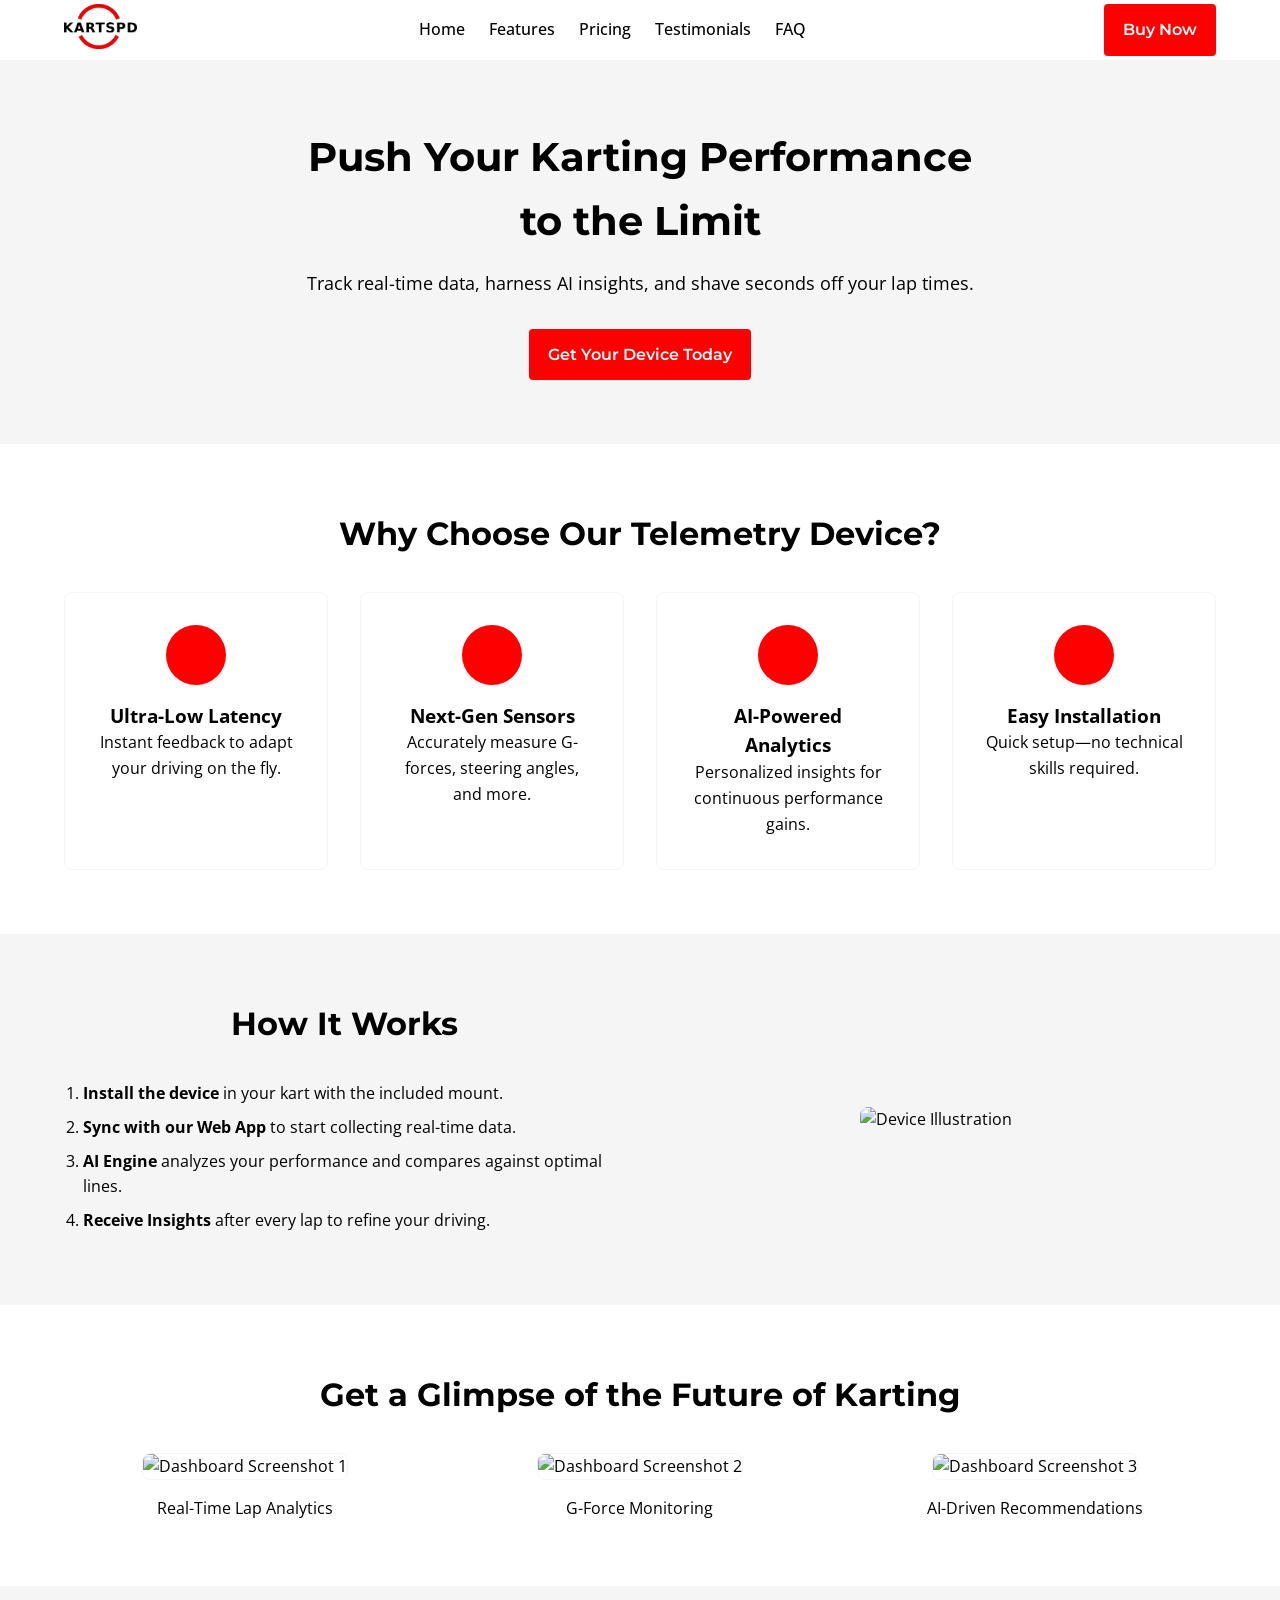
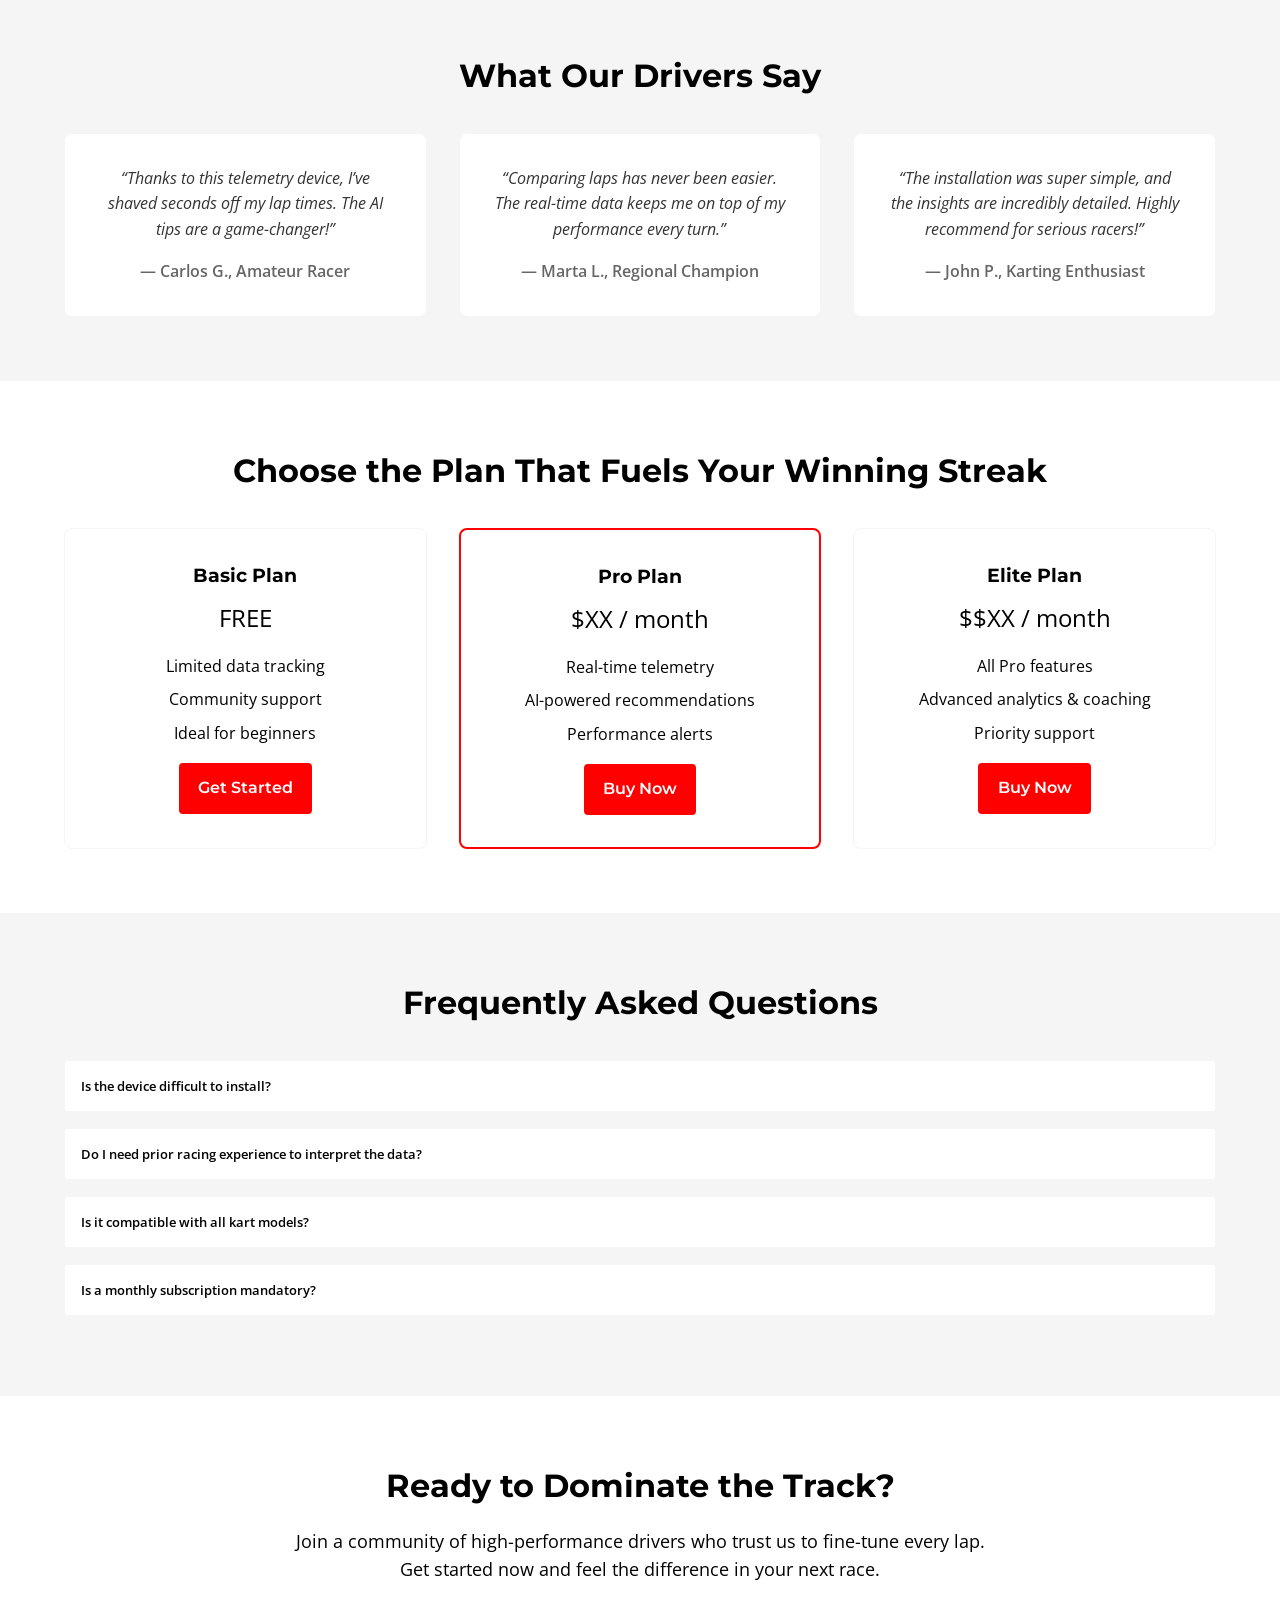
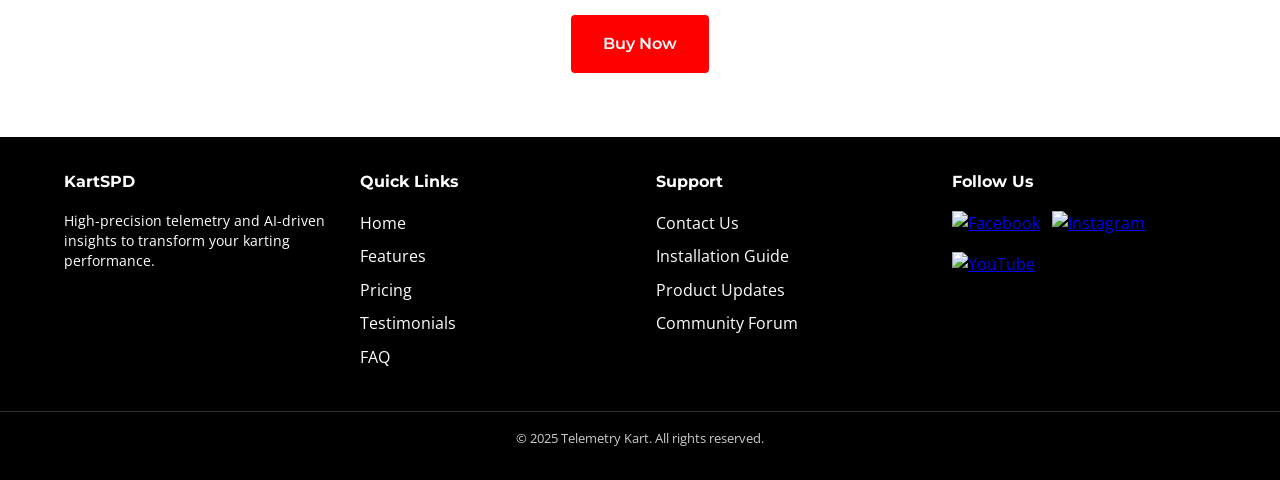
==== index.html @ 1d724cfa "nEw" ====
<!DOCTYPE html>
<html lang="en">
<head>
  <meta charset="UTF-8" />
  <meta name="viewport" content="width=device-width, initial-scale=1.0"/>
  <title>Karting Telemetry Landing Page</title>
  <!-- Link to External CSS -->
  <link rel="stylesheet" href="styles.css" />
  
  <!-- Google Fonts (optional) -->
  <link rel="preconnect" href="https://fonts.googleapis.com"/>
  <link rel="preconnect" href="https://fonts.gstatic.com" crossorigin/>
  <link 
    href="https://fonts.googleapis.com/css2?family=Montserrat:wght@600;700&family=Open+Sans:wght@400;500&display=swap" 
    rel="stylesheet"
  />
</head>
<body>

  <!-- ======== HEADER / NAVBAR ======== -->
  <header class="navbar">
    <div class="container nav-container">
      <div class="logo">
        <!-- Logo can be an image or text. Replace the src with your actual logo file. -->
        <img src="logo.jpeg" alt="Kartspd Logo" />
      </div>
      <nav>
        <ul class="nav-links">
          <li><a href="#hero">Home</a></li>
          <li><a href="#features">Features</a></li>
          <li><a href="#pricing">Pricing</a></li>
          <li><a href="#testimonials">Testimonials</a></li>
          <li><a href="#faq">FAQ</a></li>
        </ul>
      </nav><a href="#purchase" class="btn btn-accent nav-cta">Buy Now</a>
    </div>
  </header>

  <!-- ======== HERO SECTION ======== -->
  <section id="hero" class="hero">
    <div class="container hero-content">
      <h1>Push Your Karting Performance to the Limit</h1>
      <p>Track real-time data, harness AI insights, and shave seconds off your lap times.</p>
      <a href="#purchase" class="btn btn-accent">Get Your Device Today</a>
      <!-- Optional hero image or background overlay -->
    </div>
  </section>

  <!-- ======== FEATURES SECTION ======== -->
  <section id="features" class="features">
    <div class="container">
      <h2 class="section-title">Why Choose Our Telemetry Device?</h2>
      <div class="feature-grid">
        <div class="feature-card">
          <div class="icon icon-latency"></div>
          <h3>Ultra-Low Latency</h3>
          <p>Instant feedback to adapt your driving on the fly.</p>
        </div>
        <div class="feature-card">
          <div class="icon icon-sensors"></div>
          <h3>Next-Gen Sensors</h3>
          <p>Accurately measure G-forces, steering angles, and more.</p>
        </div>
        <div class="feature-card">
          <div class="icon icon-ai"></div>
          <h3>AI-Powered Analytics</h3>
          <p>Personalized insights for continuous performance gains.</p>
        </div>
        <div class="feature-card">
          <div class="icon icon-install"></div>
          <h3>Easy Installation</h3>
          <p>Quick setup—no technical skills required.</p>
        </div>
      </div>
    </div>
  </section>

  <!-- ======== HOW IT WORKS SECTION ======== -->
  <section class="how-it-works">
    <div class="container hiw-container">
      <div class="hiw-text">
        <h2 class="section-title">How It Works</h2>
        <ol>
          <li><strong>Install the device</strong> in your kart with the included mount.</li>
          <li><strong>Sync with our Web App</strong> to start collecting real-time data.</li>
          <li><strong>AI Engine</strong> analyzes your performance and compares against optimal lines.</li>
          <li><strong>Receive Insights</strong> after every lap to refine your driving.</li>
        </ol>
      </div>
      <div class="hiw-image">
        <!-- Replace with an actual graphic or illustration -->
        <img src="device-illustration.png" alt="Device Illustration" />
      </div>
    </div>
  </section>

  <!-- ======== DASHBOARD PREVIEW SECTION ======== -->
  <section class="dashboard-preview">
    <div class="container">
      <h2 class="section-title">Get a Glimpse of the Future of Karting</h2>
      <div class="preview-grid">
        <div class="preview-card">
          <img src="dashboard-1.png" alt="Dashboard Screenshot 1"/>
          <p>Real-Time Lap Analytics</p>
        </div>
        <div class="preview-card">
          <img src="dashboard-2.png" alt="Dashboard Screenshot 2"/>
          <p>G-Force Monitoring</p>
        </div>
        <div class="preview-card">
          <img src="dashboard-3.png" alt="Dashboard Screenshot 3"/>
          <p>AI-Driven Recommendations</p>
        </div>
      </div>
    </div>
  </section>

  <!-- ======== TESTIMONIALS SECTION ======== -->
  <section id="testimonials" class="testimonials">
    <div class="container">
      <h2 class="section-title">What Our Drivers Say</h2>
      <div class="testimonial-cards">
        <div class="testimonial-card">
          <p class="quote">“Thanks to this telemetry device, I’ve shaved seconds off my lap times. The AI tips are a game-changer!”</p>
          <p class="author">— Carlos G., Amateur Racer</p>
        </div>
        <div class="testimonial-card">
          <p class="quote">“Comparing laps has never been easier. The real-time data keeps me on top of my performance every turn.”</p>
          <p class="author">— Marta L., Regional Champion</p>
        </div>
        <div class="testimonial-card">
          <p class="quote">“The installation was super simple, and the insights are incredibly detailed. Highly recommend for serious racers!”</p>
          <p class="author">— John P., Karting Enthusiast</p>
        </div>
      </div>
    </div>
  </section>

  <!-- ======== PRICING SECTION ======== -->
  <section id="pricing" class="pricing">
    <div class="container">
      <h2 class="section-title">Choose the Plan That Fuels Your Winning Streak</h2>
      <div class="pricing-cards">
        <!-- Basic Plan -->
        <div class="pricing-card">
          <h3>Basic Plan</h3>
          <p class="price">FREE</p>
          <ul class="features-list">
            <li>Limited data tracking</li>
            <li>Community support</li>
            <li>Ideal for beginners</li>
          </ul>
          <a href="#purchase" class="btn btn-accent">Get Started</a>
        </div>
        <!-- Pro Plan -->
        <div class="pricing-card featured">
          <h3>Pro Plan</h3>
          <p class="price">$XX / month</p>
          <ul class="features-list">
            <li>Real-time telemetry</li>
            <li>AI-powered recommendations</li>
            <li>Performance alerts</li>
          </ul>
          <a href="#purchase" class="btn btn-accent">Buy Now</a>
        </div>
        <!-- Elite Plan -->
        <div class="pricing-card">
          <h3>Elite Plan</h3>
          <p class="price">$$XX / month</p>
          <ul class="features-list">
            <li>All Pro features</li>
            <li>Advanced analytics & coaching</li>
            <li>Priority support</li>
          </ul>
          <a href="#purchase" class="btn btn-accent">Buy Now</a>
        </div>
      </div>
    </div>
  </section>

  <!-- ======== FAQ SECTION ======== -->
  <section id="faq" class="faq">
    <div class="container">
      <h2 class="section-title">Frequently Asked Questions</h2>
      <div class="faq-item">
        <button class="faq-question">Is the device difficult to install?</button>
        <div class="faq-answer">
          <p>No, installation is straightforward and requires minimal tools.</p>
        </div>
      </div>
      <div class="faq-item">
        <button class="faq-question">Do I need prior racing experience to interpret the data?</button>
        <div class="faq-answer">
          <p>Not at all. Our AI translates complex data into clear, actionable insights for all skill levels.</p>
        </div>
      </div>
      <div class="faq-item">
        <button class="faq-question">Is it compatible with all kart models?</button>
        <div class="faq-answer">
          <p>Yes, it works with most chassis and engines. Feel free to contact us for more specifics.</p>
        </div>
      </div>
      <div class="faq-item">
        <button class="faq-question">Is a monthly subscription mandatory?</button>
        <div class="faq-answer">
          <p>We offer both free and paid plans so you can choose what’s right for your needs.</p>
        </div>
      </div>
    </div>
  </section>

  <!-- ======== FINAL CALL TO ACTION ======== -->
  <section id="purchase" class="final-cta">
    <div class="container cta-content">
      <h2>Ready to Dominate the Track?</h2>
      <p>Join a community of high-performance drivers who trust us to fine-tune every lap. Get started now and feel the difference in your next race.</p>
      <a href="#" class="btn btn-accent btn-large">Buy Now</a>
    </div>
  </section>

  <!-- ======== FOOTER ======== -->
  <footer class="footer">
    <div class="container footer-container">
      <div class="footer-col">
        <!-- Optionally, use a darker logo if needed -->
        <!-- img src="logo.jpeg" alt="Product Logo" / -->
		<h4>KartSPD</h4>
        <p class="footer-description">
          High-precision telemetry and AI-driven insights to transform your karting performance.
        </p>
      </div>
      <div class="footer-col">
        <h4>Quick Links</h4>
        <ul class="footer-links">
          <li><a href="#hero">Home</a></li>
          <li><a href="#features">Features</a></li>
          <li><a href="#pricing">Pricing</a></li>
          <li><a href="#testimonials">Testimonials</a></li>
          <li><a href="#faq">FAQ</a></li>
        </ul>
      </div>
      <div class="footer-col">
        <h4>Support</h4>
        <ul class="footer-links">
          <li><a href="#">Contact Us</a></li>
          <li><a href="#">Installation Guide</a></li>
          <li><a href="#">Product Updates</a></li>
          <li><a href="#">Community Forum</a></li>
        </ul>
      </div>
      <div class="footer-col">
        <h4>Follow Us</h4>
        <div class="social-icons">
          <a href="#"><img src="icon-facebook.svg" alt="Facebook"/></a>
          <a href="#"><img src="icon-instagram.svg" alt="Instagram"/></a>
          <a href="#"><img src="icon-youtube.svg" alt="YouTube"/></a>
        </div>
      </div>
    </div>
    <div class="footer-bottom">
      <p>© 2025 Telemetry Kart. All rights reserved.</p>
    </div>
  </footer>

</body>


<script>
  const faqItems = document.querySelectorAll(".faq-item");

  faqItems.forEach(item => {
    const questionBtn = item.querySelector(".faq-question");
    questionBtn.addEventListener("click", () => {
      item.classList.toggle("active");
    });
  });
</script>

</html>
---- styles.css ----
/* ===============================
   FONT & COLOR VARIABLES
=============================== */
:root {
  --primary-bg: #ffffff;      /* Main background color */
  --accent-color: #ff0000;    /* Red accent color */
  --black-color: #000000;     /* Black text color */
  --light-gray: #f5f5f5;      /* Light gray background */
  --heading-font: 'Montserrat', sans-serif;
  --body-font: 'Open Sans', sans-serif;
}

/* ===============================
   GLOBAL STYLES
=============================== */
* {
  margin: 0;
  padding: 0;
  box-sizing: border-box;
}

body {
  font-family: var(--body-font);
  background-color: var(--primary-bg);
  color: var(--black-color);
  line-height: 1.6;
}

/* Utility Classes */
.container {
  width: 90%;
  max-width: 1200px;
  margin: 0 auto;
}

/* Buttons */
.btn {
  display: inline-block;
  padding: 0.8rem 1.2rem;
  border: none;
  cursor: pointer;
  border-radius: 4px;
  font-family: var(--heading-font);
  font-weight: 600;
  text-decoration: none;
  text-align: center;
  transition: background-color 0.3s ease;
}

.btn-accent {
  background-color: var(--accent-color);
  color: #fff;
}

.btn-accent:hover {
  background-color: #cc0000; /* Darken accent on hover */
}

.btn-large {
  padding: 1rem 2rem;
}

/* ===============================
   NAVBAR
=============================== */
.navbar {
  background-color: var(--primary-bg);
  border-bottom: 1px solid var(--light-gray);
  position: sticky;
  top: 0;
  z-index: 999;
}

.nav-container {
  display: flex;
  align-items: center;
  justify-content: space-between;
  height: 60px;
}

.logo img {
  height: 45px;
}

.nav-links {
  list-style: none;
  display: flex;
  gap: 1.5rem;
}

.nav-links li a {
  text-decoration: none;
  color: var(--black-color);
  font-weight: 500;
  font-family: var(--body-font);
}

.nav-links li a:hover {
  color: var(--accent-color);
}

.nav-cta {
  margin-left: 1rem;
}

/* ===============================
   HERO SECTION
=============================== */
.hero {
  background: var(--light-gray);
  padding: 4rem 0;
  text-align: center;
}

.hero-content {
  max-width: 700px;
  margin: 0 auto;
}

.hero h1 {
  font-family: var(--heading-font);
  font-size: 2.5rem;
  margin-bottom: 1rem;
}

.hero p {
  font-size: 1.1rem;
  margin-bottom: 2rem;
}

/* ===============================
   FEATURES SECTION
=============================== */
.features {
  padding: 4rem 0;
}

.section-title {
  text-align: center;
  font-family: var(--heading-font);
  font-size: 2rem;
  margin-bottom: 2rem;
}

.feature-grid {
  display: grid;
  grid-template-columns: repeat(auto-fit, minmax(220px, 1fr));
  gap: 2rem;
}

.feature-card {
  background-color: #fff;
  border: 1px solid var(--light-gray);
  padding: 2rem;
  border-radius: 8px;
  text-align: center;
  transition: box-shadow 0.3s ease;
}

.feature-card:hover {
  box-shadow: 0 2px 8px rgba(0,0,0,0.1);
}

.feature-card .icon {
  width: 60px;
  height: 60px;
  margin: 0 auto 1rem;
  background-color: var(--accent-color);
  border-radius: 50%;
}

/* Placeholder icon variations (optional) */
.icon-latency { background-color: var(--accent-color); }
.icon-sensors { background-color: var(--accent-color); }
.icon-ai { background-color: var(--accent-color); }
.icon-install { background-color: var(--accent-color); }

/* ===============================
   HOW IT WORKS
=============================== */
.how-it-works {
  background: var(--light-gray);
  padding: 4rem 0;
}

.hiw-container {
  display: flex;
  flex-wrap: wrap;
  align-items: center;
  gap: 2rem;
}

.hiw-text {
  flex: 1;
  min-width: 280px;
}

.hiw-text ol {
  margin-top: 1rem;
  margin-left: 1.2rem;
  list-style: decimal;
}

.hiw-text li {
  margin-bottom: 0.5rem;
}

.hiw-image {
  flex: 1;
  text-align: center;
  min-width: 280px;
}

.hiw-image img {
  max-width: 100%;
  border-radius: 8px;
}

/* ===============================
   DASHBOARD PREVIEW
=============================== */
.dashboard-preview {
  padding: 4rem 0;
}

.preview-grid {
  display: grid;
  gap: 2rem;
  grid-template-columns: repeat(auto-fit, minmax(250px, 1fr));
  margin-top: 2rem;
}

.preview-card {
  text-align: center;
}

.preview-card img {
  width: 100%;
  border: 1px solid var(--light-gray);
  border-radius: 8px;
  margin-bottom: 1rem;
}

/* ===============================
   TESTIMONIALS
=============================== */
.testimonials {
  background-color: var(--light-gray);
  padding: 4rem 0;
}

.testimonial-cards {
  display: grid;
  gap: 2rem;
  grid-template-columns: repeat(auto-fit, minmax(260px, 1fr));
  margin-top: 2rem;
}

.testimonial-card {
  background-color: #fff;
  border: 1px solid var(--light-gray);
  padding: 2rem;
  border-radius: 8px;
  text-align: center;
}

.quote {
  font-style: italic;
  margin-bottom: 1rem;
  color: #333;
}

.author {
  font-weight: 600;
  color: #666;
}

/* ===============================
   PRICING
=============================== */
.pricing {
  padding: 4rem 0;
}

.pricing-cards {
  display: grid;
  gap: 2rem;
  grid-template-columns: repeat(auto-fit, minmax(220px, 1fr));
  margin-top: 2rem;
}

.pricing-card {
  border: 1px solid var(--light-gray);
  background-color: #fff;
  padding: 2rem;
  border-radius: 8px;
  text-align: center;
  transition: box-shadow 0.3s;
}

.pricing-card:hover {
  box-shadow: 0 2px 8px rgba(0,0,0,0.1);
}

.pricing-card h3 {
  font-family: var(--heading-font);
  margin-bottom: 0.5rem;
}

.pricing-card .price {
  font-size: 1.5rem;
  margin-bottom: 1rem;
}

.features-list {
  list-style: none;
  margin: 1rem 0;
  padding: 0;
}

.features-list li {
  margin-bottom: 0.5rem;
}

.featured {
  border: 2px solid var(--accent-color);
}

/* ===============================
   FAQ
=============================== */
.faq {
  background-color: var(--light-gray);
  padding: 4rem 0;
}

.faq-item {
  margin-bottom: 1rem;
  border: 1px solid var(--light-gray);
  border-radius: 4px;
  overflow: hidden;
}

.faq-question {
  background-color: #fff;
  width: 100%;
  padding: 1rem;
  text-align: left;
  font-weight: 600;
  cursor: pointer;
  border: none;
  font-family: var(--body-font);
}

.faq-answer {
  display: none;
  padding: 1rem;
  background-color: #fff;
  border-top: 1px solid var(--light-gray);
}

.faq-item.active .faq-answer {
  display: block;
}

/* Simple FAQ accordion behavior (optional pure CSS approach) */
/* For a pure CSS approach, you could use the :target or a checkbox hack. 
   However, a small JS snippet is often easier for toggling. */

/* ===============================
   FINAL CTA
=============================== */
.final-cta {
  padding: 4rem 0;
  text-align: center;
}

.cta-content {
  max-width: 700px;
  margin: 0 auto;
}

.final-cta h2 {
  font-family: var(--heading-font);
  font-size: 2rem;
  margin-bottom: 1rem;
}

.final-cta p {
  font-size: 1.1rem;
  margin-bottom: 2rem;
}

/* ===============================
   FOOTER
=============================== */
.footer {
  background-color: var(--black-color);
  color: #fff;
  padding: 2rem 0;
}

.footer-container {
  display: grid;
  grid-template-columns: repeat(auto-fit, minmax(220px, 1fr));
  gap: 2rem;
}

.footer-col h4 {
  margin-bottom: 1rem;
  font-family: var(--heading-font);
}

.footer-col img {
  height: 40px;
  margin-bottom: 1rem;
}

.footer-description {
  font-size: 0.9rem;
  line-height: 1.4;
}

.footer-links {
  list-style: none;
  padding: 0;
}

.footer-links li {
  margin-bottom: 0.5rem;
}

.footer-links li a {
  text-decoration: none;
  color: #fff;
  transition: color 0.2s;
}

.footer-links li a:hover {
  color: var(--accent-color);
}

.social-icons a img {
  height: 24px;
  margin-right: 8px;
  transition: opacity 0.2s;
}

.social-icons a img:hover {
  opacity: 0.7;
}

.footer-bottom {
  text-align: center;
  margin-top: 2rem;
  border-top: 1px solid rgba(255,255,255,0.2);
  padding-top: 1rem;
  font-size: 0.8rem;
  color: #ccc;
}
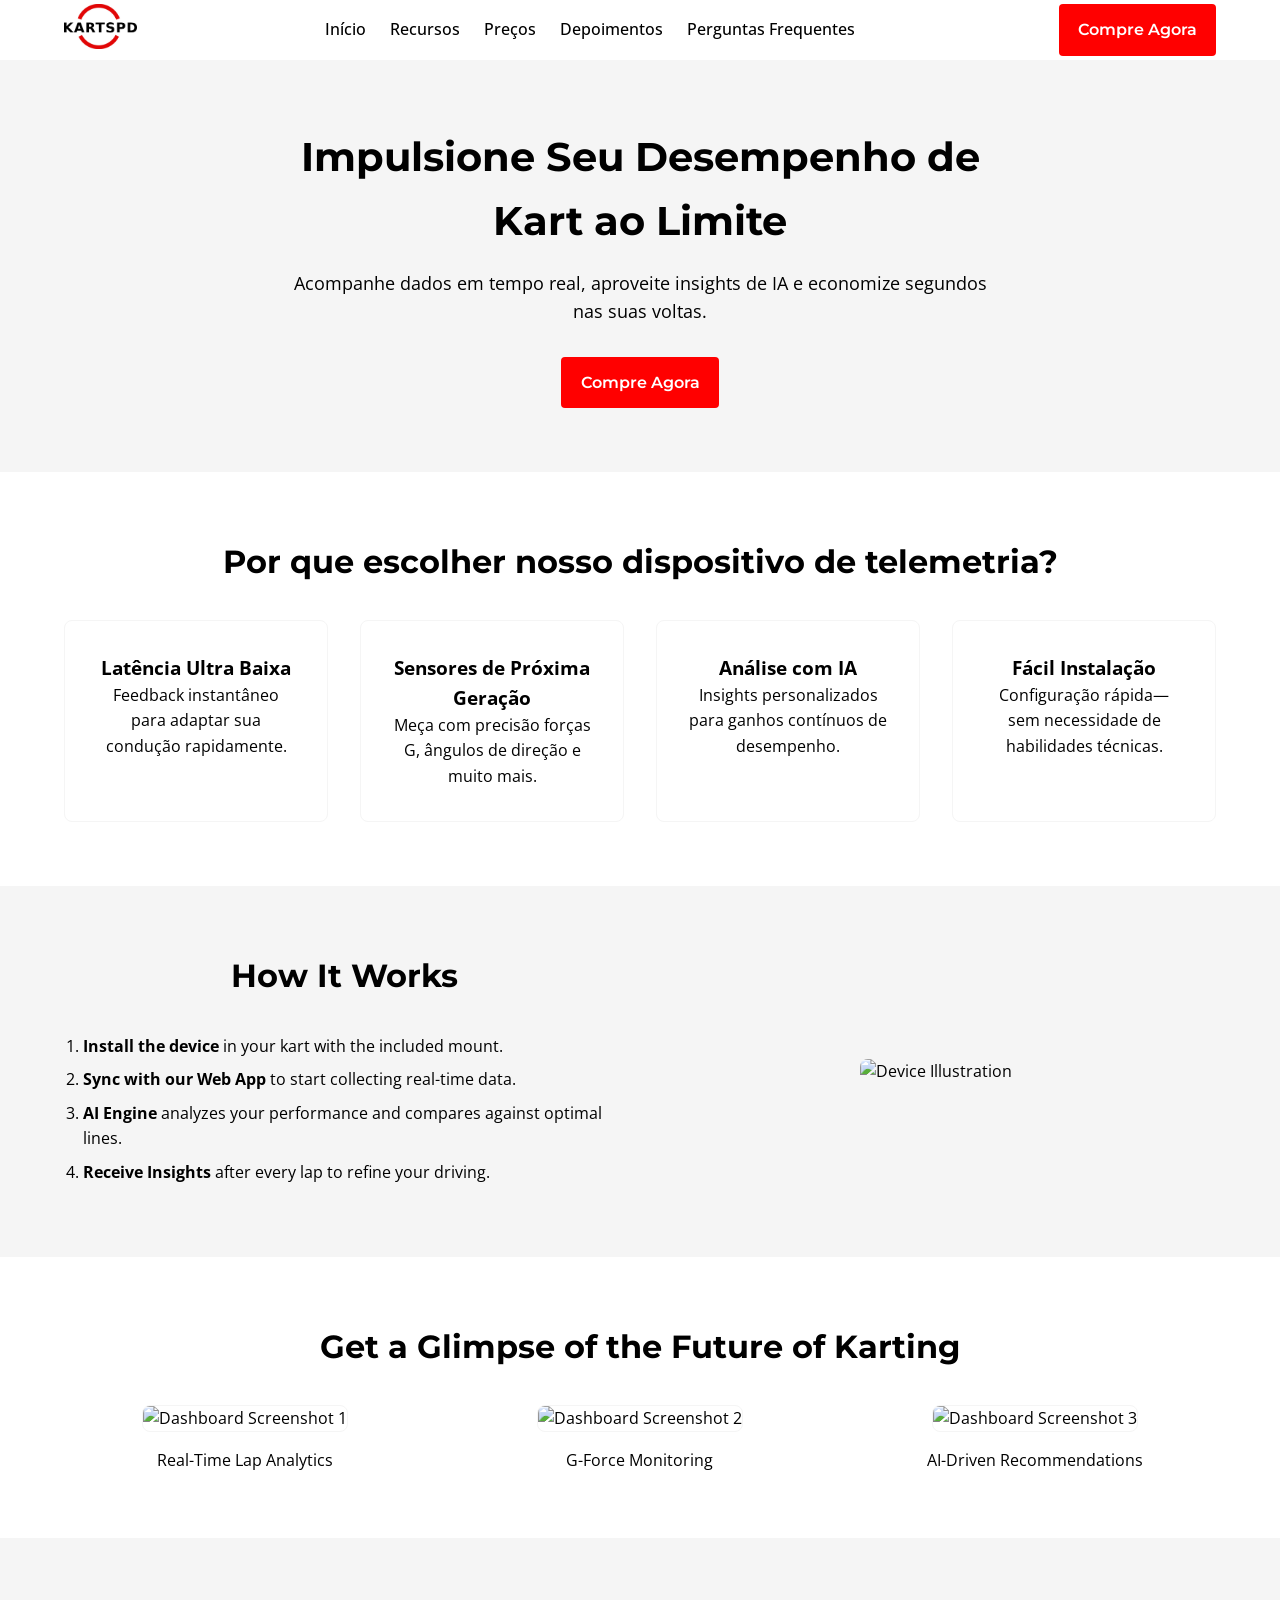
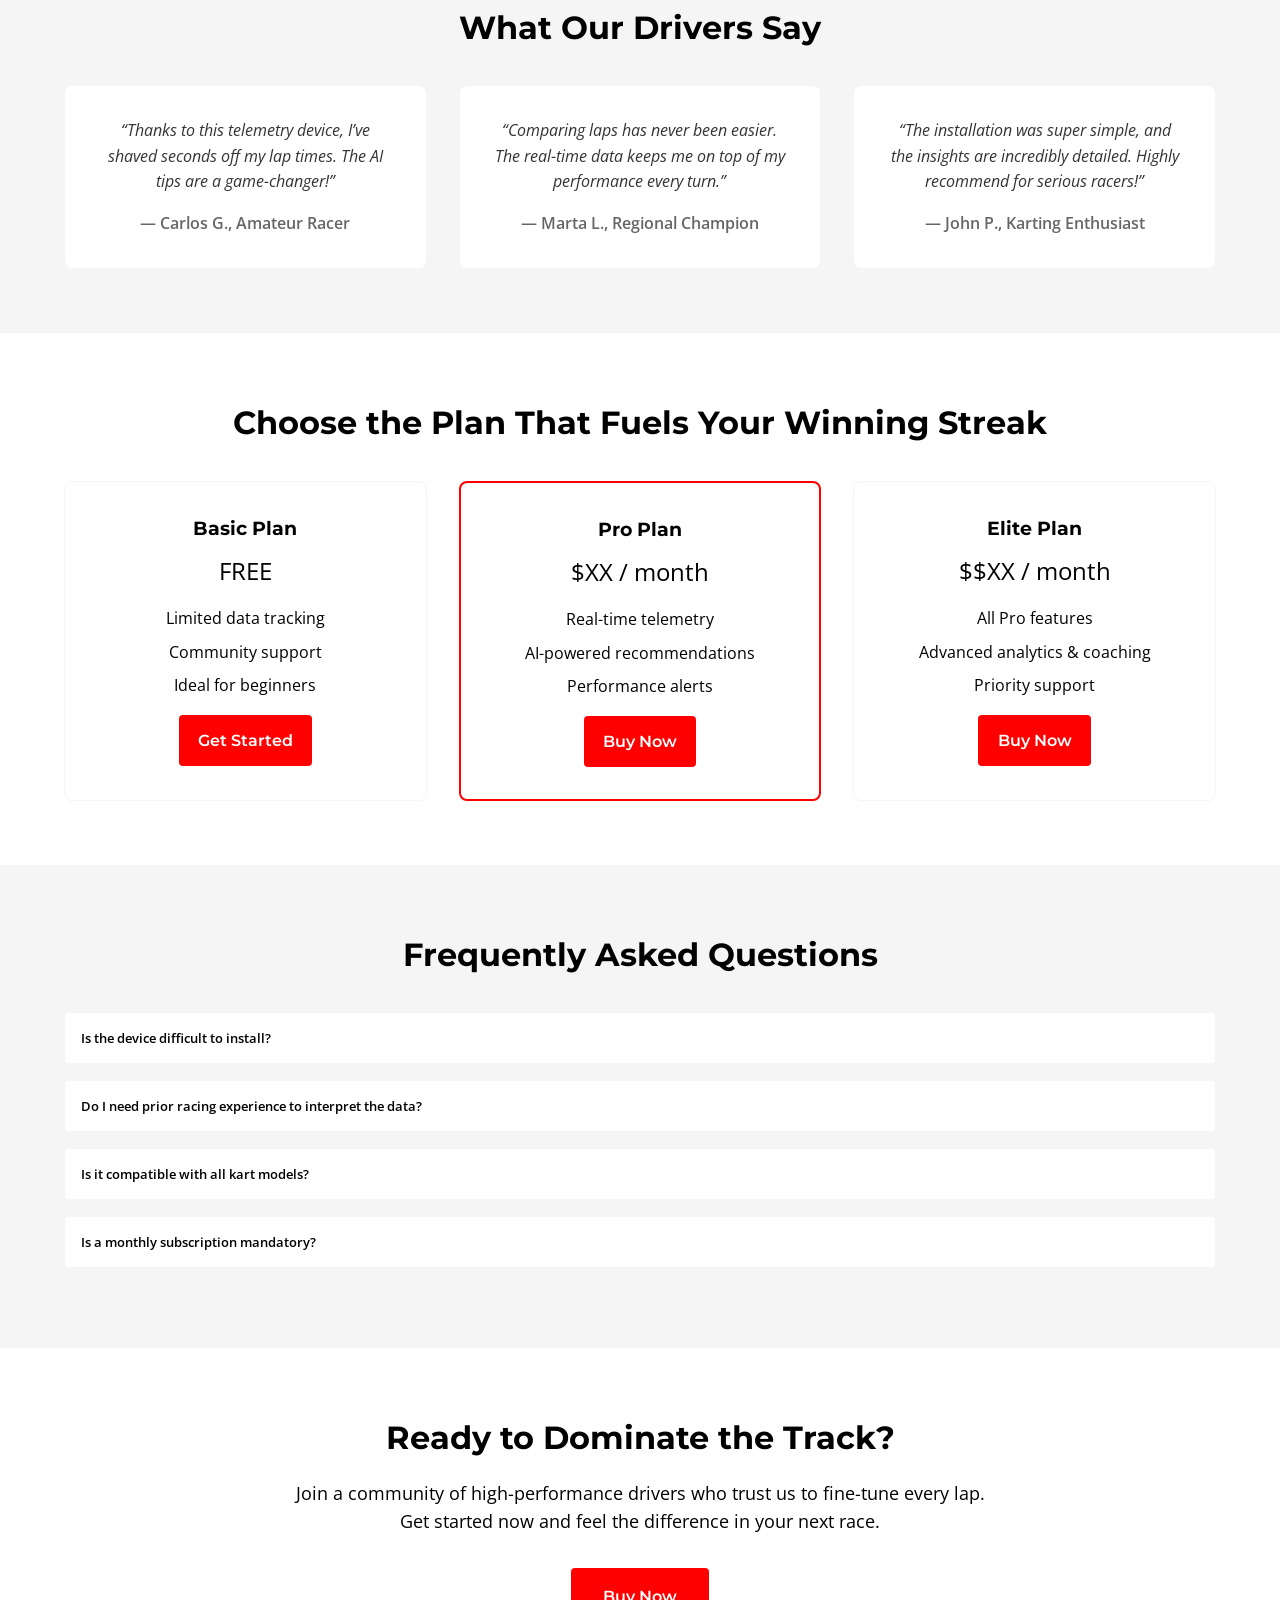
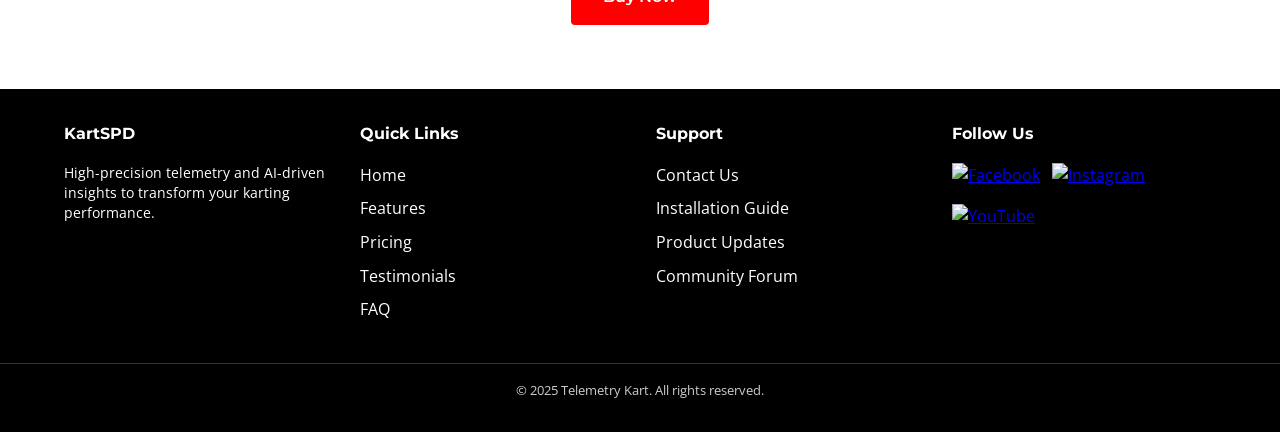
==== commit eee5e20b: "Adicionado o script de mudança de lingua." ====
--- a/index.html
+++ b/index.html
@@ -21,55 +21,50 @@
   <header class="navbar">
     <div class="container nav-container">
       <div class="logo">
-        <!-- Logo can be an image or text. Replace the src with your actual logo file. -->
         <img src="logo.jpeg" alt="Kartspd Logo" />
       </div>
       <nav>
         <ul class="nav-links">
-          <li><a href="#hero">Home</a></li>
-          <li><a href="#features">Features</a></li>
-          <li><a href="#pricing">Pricing</a></li>
-          <li><a href="#testimonials">Testimonials</a></li>
-          <li><a href="#faq">FAQ</a></li>
+          <li><a href="#hero" data-translate="navHome">Home</a></li>
+          <li><a href="#features" data-translate="navFeatures">Features</a></li>
+          <li><a href="#pricing" data-translate="navPricing">Pricing</a></li>
+          <li><a href="#testimonials" data-translate="navTestimonials">Testimonials</a></li>
+          <li><a href="#faq" data-translate="navFaq">FAQ</a></li>
         </ul>
-      </nav><a href="#purchase" class="btn btn-accent nav-cta">Buy Now</a>
+      </nav>
+      <a href="#purchase" class="btn btn-accent nav-cta" data-translate="heroButton">Buy Now</a>
     </div>
   </header>
 
   <!-- ======== HERO SECTION ======== -->
   <section id="hero" class="hero">
     <div class="container hero-content">
-      <h1>Push Your Karting Performance to the Limit</h1>
-      <p>Track real-time data, harness AI insights, and shave seconds off your lap times.</p>
-      <a href="#purchase" class="btn btn-accent">Get Your Device Today</a>
-      <!-- Optional hero image or background overlay -->
-    </div>
-  </section>
-
-  <!-- ======== FEATURES SECTION ======== -->
+      <h1 data-translate="heroTitle">Push Your Karting Performance to the Limit</h1>
+      <p data-translate="heroSubtitle">Track real-time data, harness AI insights, and shave seconds off your lap times.</p>
+      <a href="#purchase" class="btn btn-accent" data-translate="heroButton">Get Your Device Today</a>
+    </div>
+  </section>
+  
+ <!-- ======== FEATURES SECTION ======== -->
   <section id="features" class="features">
     <div class="container">
-      <h2 class="section-title">Why Choose Our Telemetry Device?</h2>
+      <h2 class="section-title" data-translate="featuresTitle">Why Choose Our Telemetry Device?</h2>
       <div class="feature-grid">
         <div class="feature-card">
-          <div class="icon icon-latency"></div>
-          <h3>Ultra-Low Latency</h3>
-          <p>Instant feedback to adapt your driving on the fly.</p>
+          <h3 data-translate="feature1Title">Ultra-Low Latency</h3>
+          <p data-translate="feature1Desc">Instant feedback to adapt your driving on the fly.</p>
         </div>
         <div class="feature-card">
-          <div class="icon icon-sensors"></div>
-          <h3>Next-Gen Sensors</h3>
-          <p>Accurately measure G-forces, steering angles, and more.</p>
+          <h3 data-translate="feature2Title">Next-Gen Sensors</h3>
+          <p data-translate="feature2Desc">Accurately measure G-forces, steering angles, and more.</p>
         </div>
         <div class="feature-card">
-          <div class="icon icon-ai"></div>
-          <h3>AI-Powered Analytics</h3>
-          <p>Personalized insights for continuous performance gains.</p>
+          <h3 data-translate="feature3Title">AI-Powered Analytics</h3>
+          <p data-translate="feature3Desc">Personalized insights for continuous performance gains.</p>
         </div>
         <div class="feature-card">
-          <div class="icon icon-install"></div>
-          <h3>Easy Installation</h3>
-          <p>Quick setup—no technical skills required.</p>
+          <h3 data-translate="feature4Title">Easy Installation</h3>
+          <p data-translate="feature4Desc">Quick setup—no technical skills required.</p>
         </div>
       </div>
     </div>
@@ -276,4 +271,77 @@
   });
 </script>
 
+<!-- ======== SCRIPT ======== -->
+  <script>
+    const translations = {
+      en: {
+        navHome: "Home",
+        navFeatures: "Features",
+        navPricing: "Pricing",
+        navTestimonials: "Testimonials",
+        navFaq: "FAQ",
+        heroTitle: "Push Your Karting Performance to the Limit",
+        heroSubtitle: "Track real-time data, harness AI insights, and shave seconds off your lap times.",
+        heroButton: "Get Your Device Today",
+        featuresTitle: "Why Choose Our Telemetry Device?",
+        feature1Title: "Ultra-Low Latency",
+        feature1Desc: "Instant feedback to adapt your driving on the fly.",
+        feature2Title: "Next-Gen Sensors",
+        feature2Desc: "Accurately measure G-forces, steering angles, and more.",
+        feature3Title: "AI-Powered Analytics",
+        feature3Desc: "Personalized insights for continuous performance gains.",
+        feature4Title: "Easy Installation",
+        feature4Desc: "Quick setup—no technical skills required."
+      },
+      pt: {
+        navHome: "Início",
+        navFeatures: "Recursos",
+        navPricing: "Preços",
+        navTestimonials: "Depoimentos",
+        navFaq: "Perguntas Frequentes",
+        heroTitle: "Impulsione Seu Desempenho de Kart ao Limite",
+        heroSubtitle: "Acompanhe dados em tempo real, aproveite insights de IA e economize segundos nas suas voltas.",
+        heroButton: "Compre Agora",
+        featuresTitle: "Por que escolher nosso dispositivo de telemetria?",
+        feature1Title: "Latência Ultra Baixa",
+        feature1Desc: "Feedback instantâneo para adaptar sua condução rapidamente.",
+        feature2Title: "Sensores de Próxima Geração",
+        feature2Desc: "Meça com precisão forças G, ângulos de direção e muito mais.",
+        feature3Title: "Análise com IA",
+        feature3Desc: "Insights personalizados para ganhos contínuos de desempenho.",
+        feature4Title: "Fácil Instalação",
+        feature4Desc: "Configuração rápida—sem necessidade de habilidades técnicas."
+      }
+    };
+
+    function setLanguage(lang) {
+      document.querySelectorAll("[data-translate]").forEach(element => {
+        const key = element.dataset.translate;
+        if (translations[lang] && translations[lang][key]) {
+          element.textContent = translations[lang][key];
+        }
+      });
+    }
+
+    // Default language
+    setLanguage("pt");
+
+    // Language switcher
+    const langSwitchButton = document.createElement("button");
+    langSwitchButton.id = "lang-switch";
+    langSwitchButton.classList.add("btn", "btn-accent");
+    langSwitchButton.style.position = "fixed";
+    langSwitchButton.style.top = "10px";
+    langSwitchButton.style.right = "10px";
+    langSwitchButton.textContent = "Switch Language";
+    document.body.appendChild(langSwitchButton);
+
+    document.getElementById("lang-switch").addEventListener("click", () => {
+      const currentLang = document.body.getAttribute("data-lang") || "en";
+      const newLang = currentLang === "en" ? "pt" : "en";
+      document.body.setAttribute("data-lang", newLang);
+      setLanguage(newLang);
+    });
+  </script>
+
 </html>
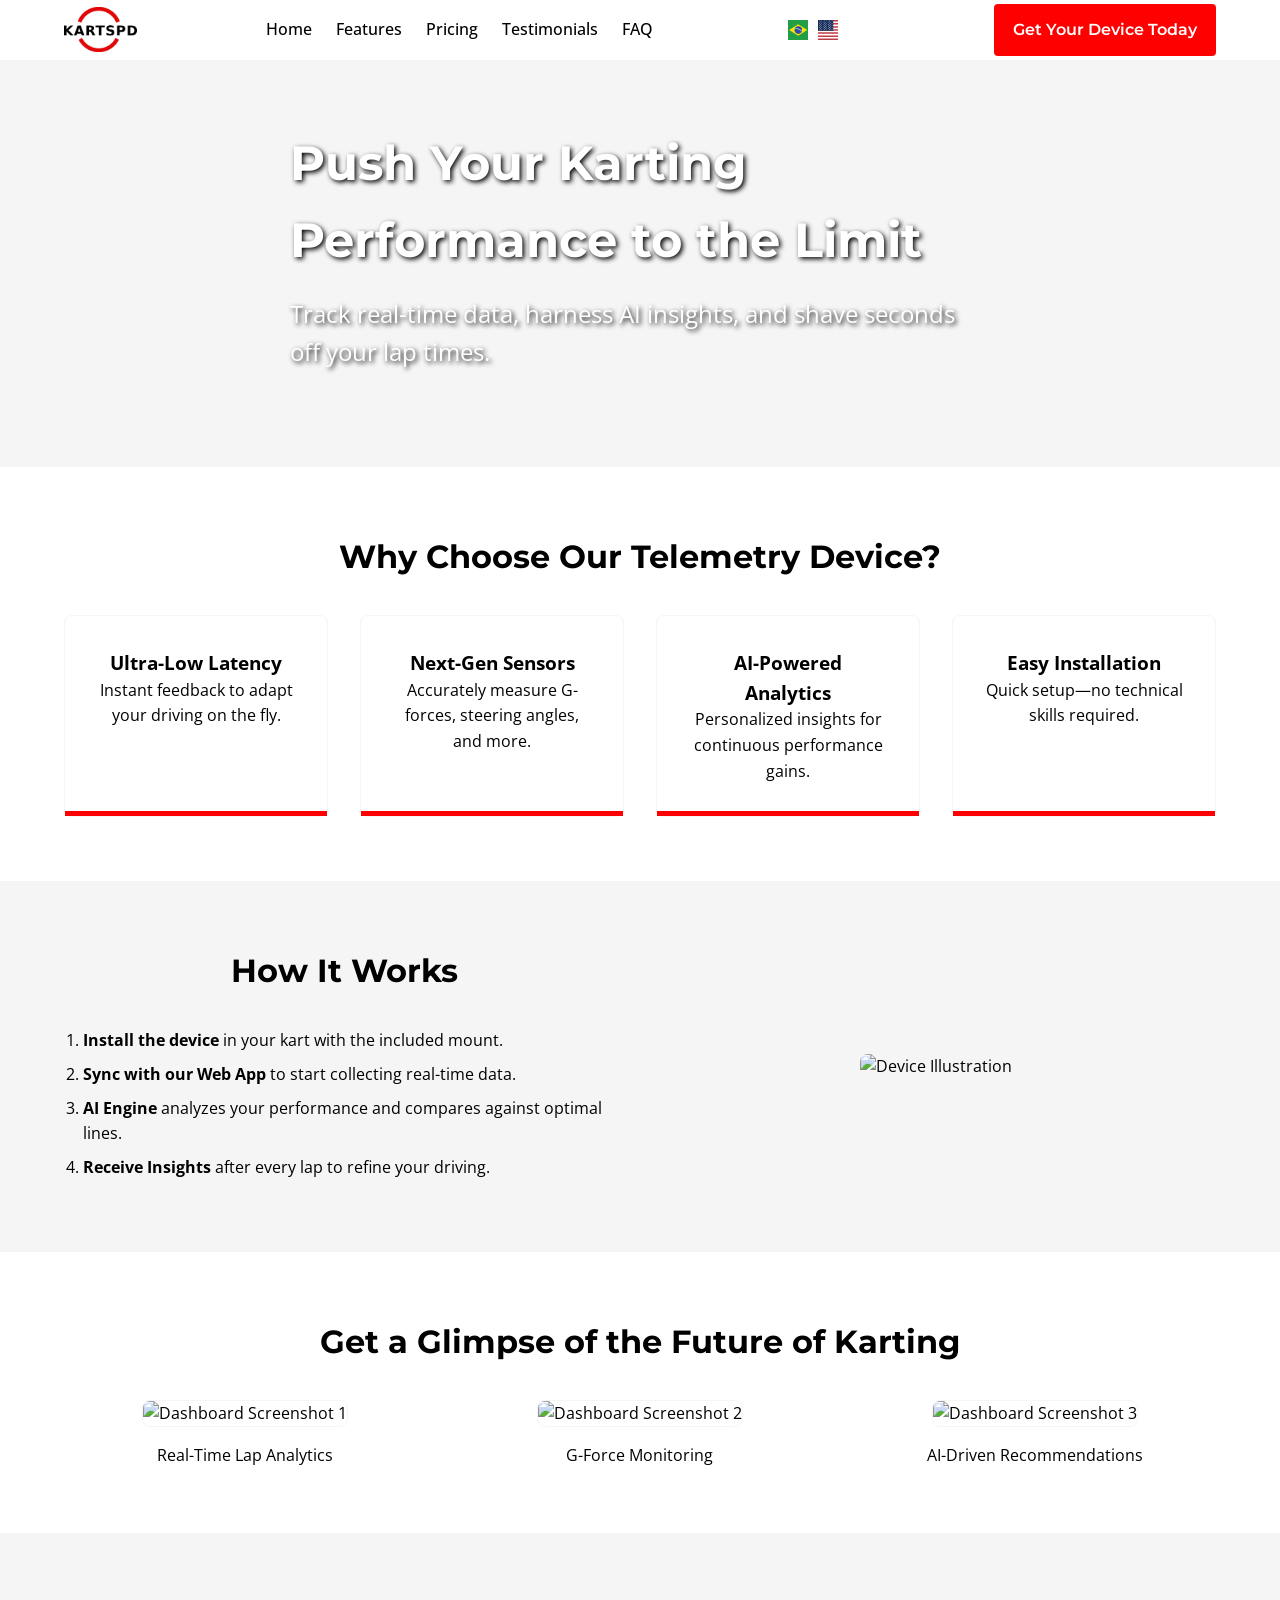
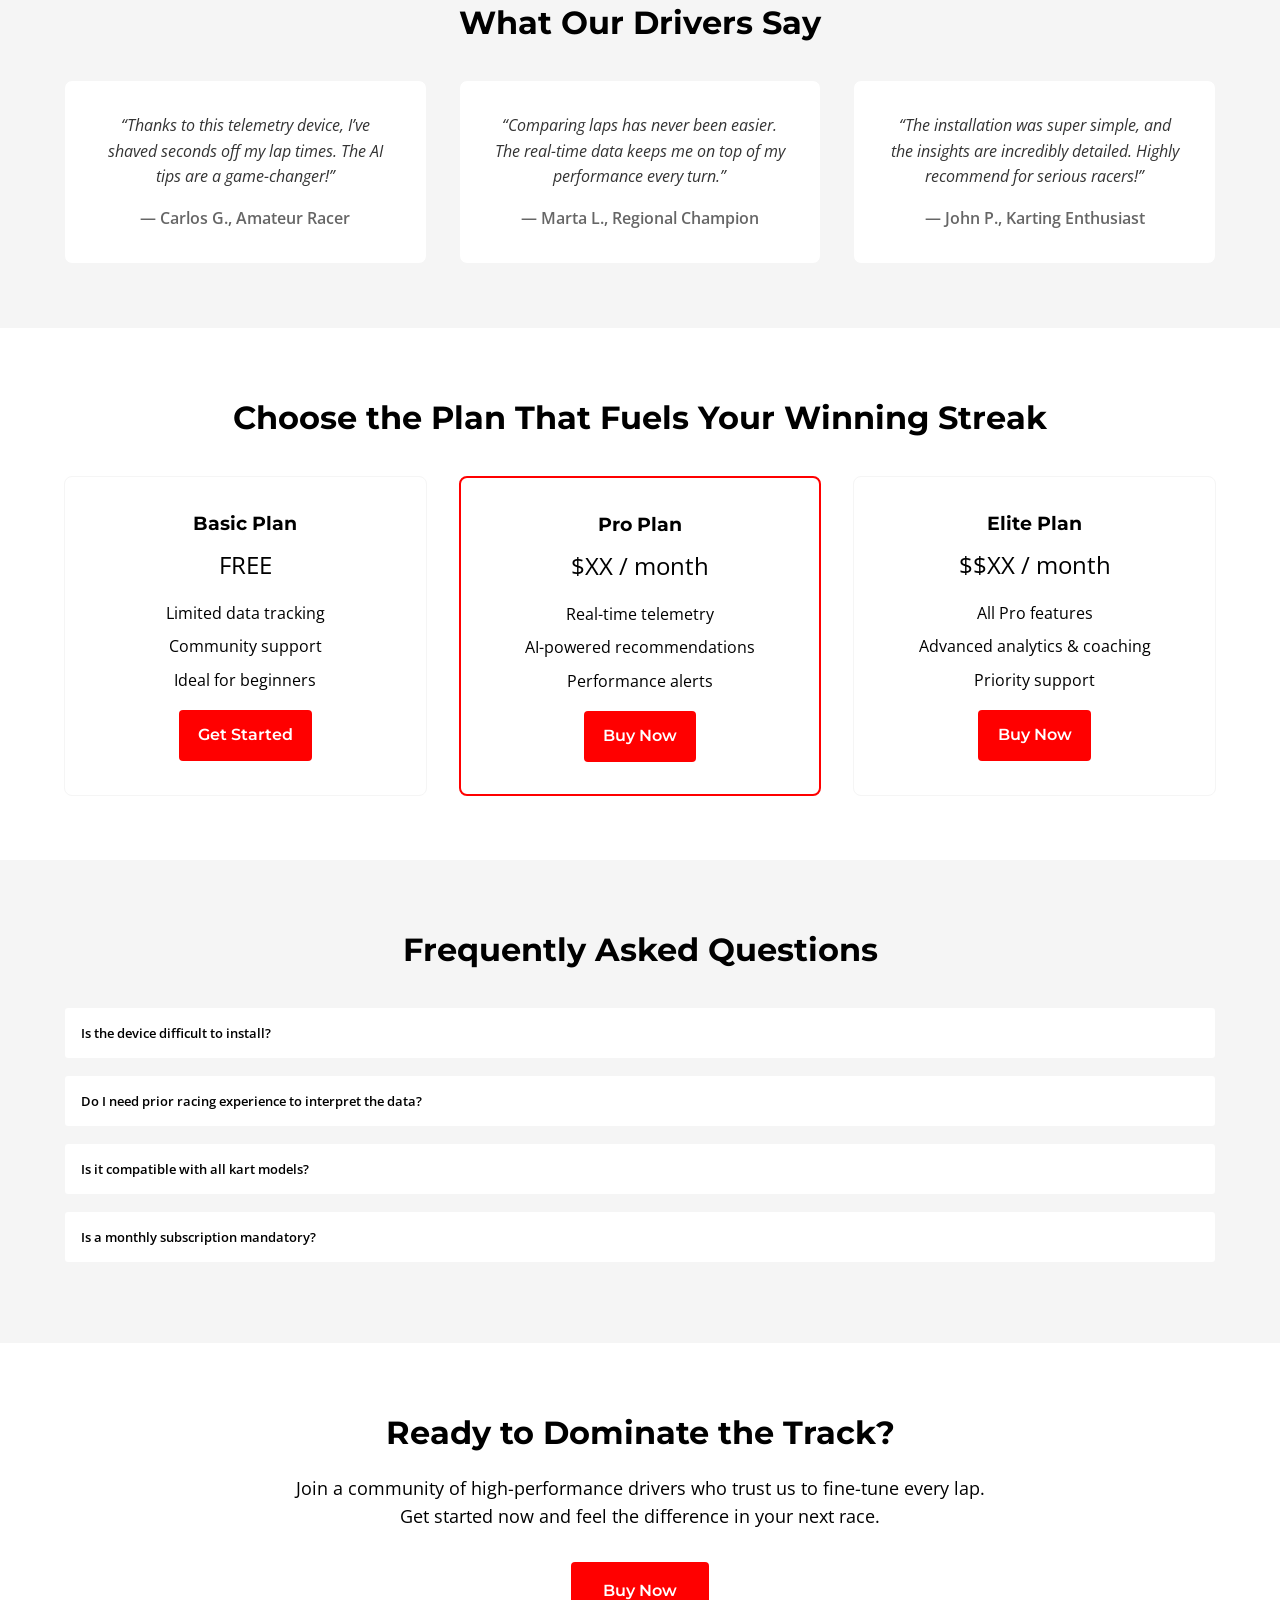
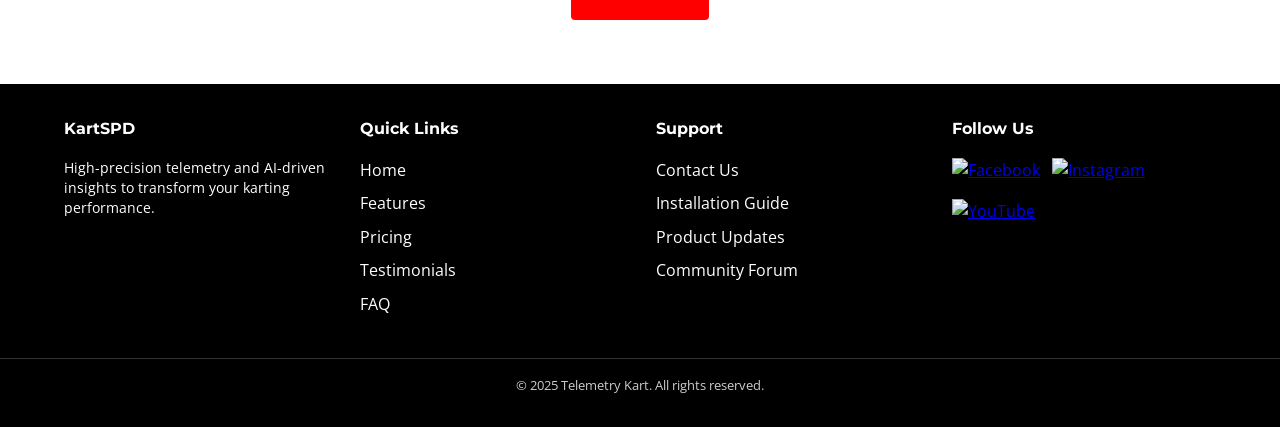
==== commit 086728fd: "Lot of changes" ====
--- a/index.html
+++ b/index.html
@@ -21,7 +21,7 @@
   <header class="navbar">
     <div class="container nav-container">
       <div class="logo">
-        <img src="logo.jpeg" alt="Kartspd Logo" />
+        <img src="img/logo.jpeg" alt="Kartspd Logo" />
       </div>
       <nav>
         <ul class="nav-links">
@@ -32,16 +32,26 @@
           <li><a href="#faq" data-translate="navFaq">FAQ</a></li>
         </ul>
       </nav>
+      <div class="language-selector" style="display: flex; align-items: center;">
+        <img src="img/flag-br.svg" alt="Portuguese" style="width: 30px; height: 20px; cursor: pointer;" onclick="setLanguage('pt')">
+		
+		<img src="img/flag-en.svg" alt="English" style="width: 30px; height: 20px; margin-right: 5px; cursor: pointer;" onclick="setLanguage('en')">
+      </div>
       <a href="#purchase" class="btn btn-accent nav-cta" data-translate="heroButton">Buy Now</a>
     </div>
   </header>
+
 
   <!-- ======== HERO SECTION ======== -->
   <section id="hero" class="hero">
+	<video autoplay muted loop class="hero-video">
+	  <source src="videos/hero-background.mp4" type="video/mp4">
+	  Your browser does not support the video tag.
+	</video>
     <div class="container hero-content">
       <h1 data-translate="heroTitle">Push Your Karting Performance to the Limit</h1>
       <p data-translate="heroSubtitle">Track real-time data, harness AI insights, and shave seconds off your lap times.</p>
-      <a href="#purchase" class="btn btn-accent" data-translate="heroButton">Get Your Device Today</a>
+      <!-- a href="#purchase" class="btn btn-accent" data-translate="heroButton">Get Your Device Today</a -->
     </div>
   </section>
   
@@ -299,9 +309,9 @@
         navPricing: "Preços",
         navTestimonials: "Depoimentos",
         navFaq: "Perguntas Frequentes",
-        heroTitle: "Impulsione Seu Desempenho de Kart ao Limite",
-        heroSubtitle: "Acompanhe dados em tempo real, aproveite insights de IA e economize segundos nas suas voltas.",
-        heroButton: "Compre Agora",
+        heroTitle: "Seu potencial no kart, elevado ao máximo.",
+        heroSubtitle: "Acompanhe dados de telemetria, aproveite insights de IA e otimize o seu tempo de volta como nunca antes.",
+        heroButton: "Adquira já",
         featuresTitle: "Por que escolher nosso dispositivo de telemetria?",
         feature1Title: "Latência Ultra Baixa",
         feature1Desc: "Feedback instantâneo para adaptar sua condução rapidamente.",
@@ -342,6 +352,18 @@
       document.body.setAttribute("data-lang", newLang);
       setLanguage(newLang);
     });
+	
+	
+    function detectBrowserLanguage() {
+      const browserLang = navigator.language || navigator.userLanguage;
+      return browserLang.startsWith("pt") ? "pt" : "en";
+    }
+
+    // Set language based on browser preference
+    const defaultLanguage = detectBrowserLanguage();
+    setLanguage(defaultLanguage);
+    document.body.setAttribute("data-lang", defaultLanguage);
+	
   </script>
 
 </html>
--- a/styles.css
+++ b/styles.css
@@ -80,6 +80,7 @@
 
 .logo img {
   height: 45px;
+  margin-top: 7px;
 }
 
 .nav-links {
@@ -108,24 +109,44 @@
 =============================== */
 .hero {
   background: var(--light-gray);
-  padding: 4rem 0;
-  text-align: center;
+  position: relative;
+  padding: 4rem 0;
+  text-align: left;
+  overflow: hidden; /* Ensures the video doesn't overflow the container */
+}
+
+.hero-video {
+  position: absolute;
+  filter:blur(5px);
+  top: 0;
+  left: 0;
+  width: 100%;
+  height: 100%;
+  object-fit: cover;
+  z-index: 1;
 }
 
 .hero-content {
+  position: relative; /* Ensures content is above the video */
   max-width: 700px;
   margin: 0 auto;
+  z-index: 1;
 }
 
 .hero h1 {
   font-family: var(--heading-font);
-  font-size: 2.5rem;
-  margin-bottom: 1rem;
+  font-size: 3rem;
+  margin-bottom: 1rem;
+  color: white;
+  text-shadow: 2px 2px 5px rgba(0, 0, 0, 1); /* Adds a shadow for better visibility */
 }
 
 .hero p {
-  font-size: 1.1rem;
+  font-size: 1.5rem;
   margin-bottom: 2rem;
+  color: white;
+  text-shadow: 2px 2px 5px rgba(0, 0, 0, 1); /* Adds a shadow for better visibility */
+
 }
 
 /* ===============================
@@ -154,7 +175,18 @@
   padding: 2rem;
   border-radius: 8px;
   text-align: center;
+  position: relative; /* Required for pseudo-elements */
   transition: box-shadow 0.3s ease;
+}
+
+.feature-card::after {
+  content: '';
+  position: absolute;
+  bottom: 0;
+  left: 0;
+  width: 100%;
+  height: 5px;
+  background-color: red;
 }
 
 .feature-card:hover {
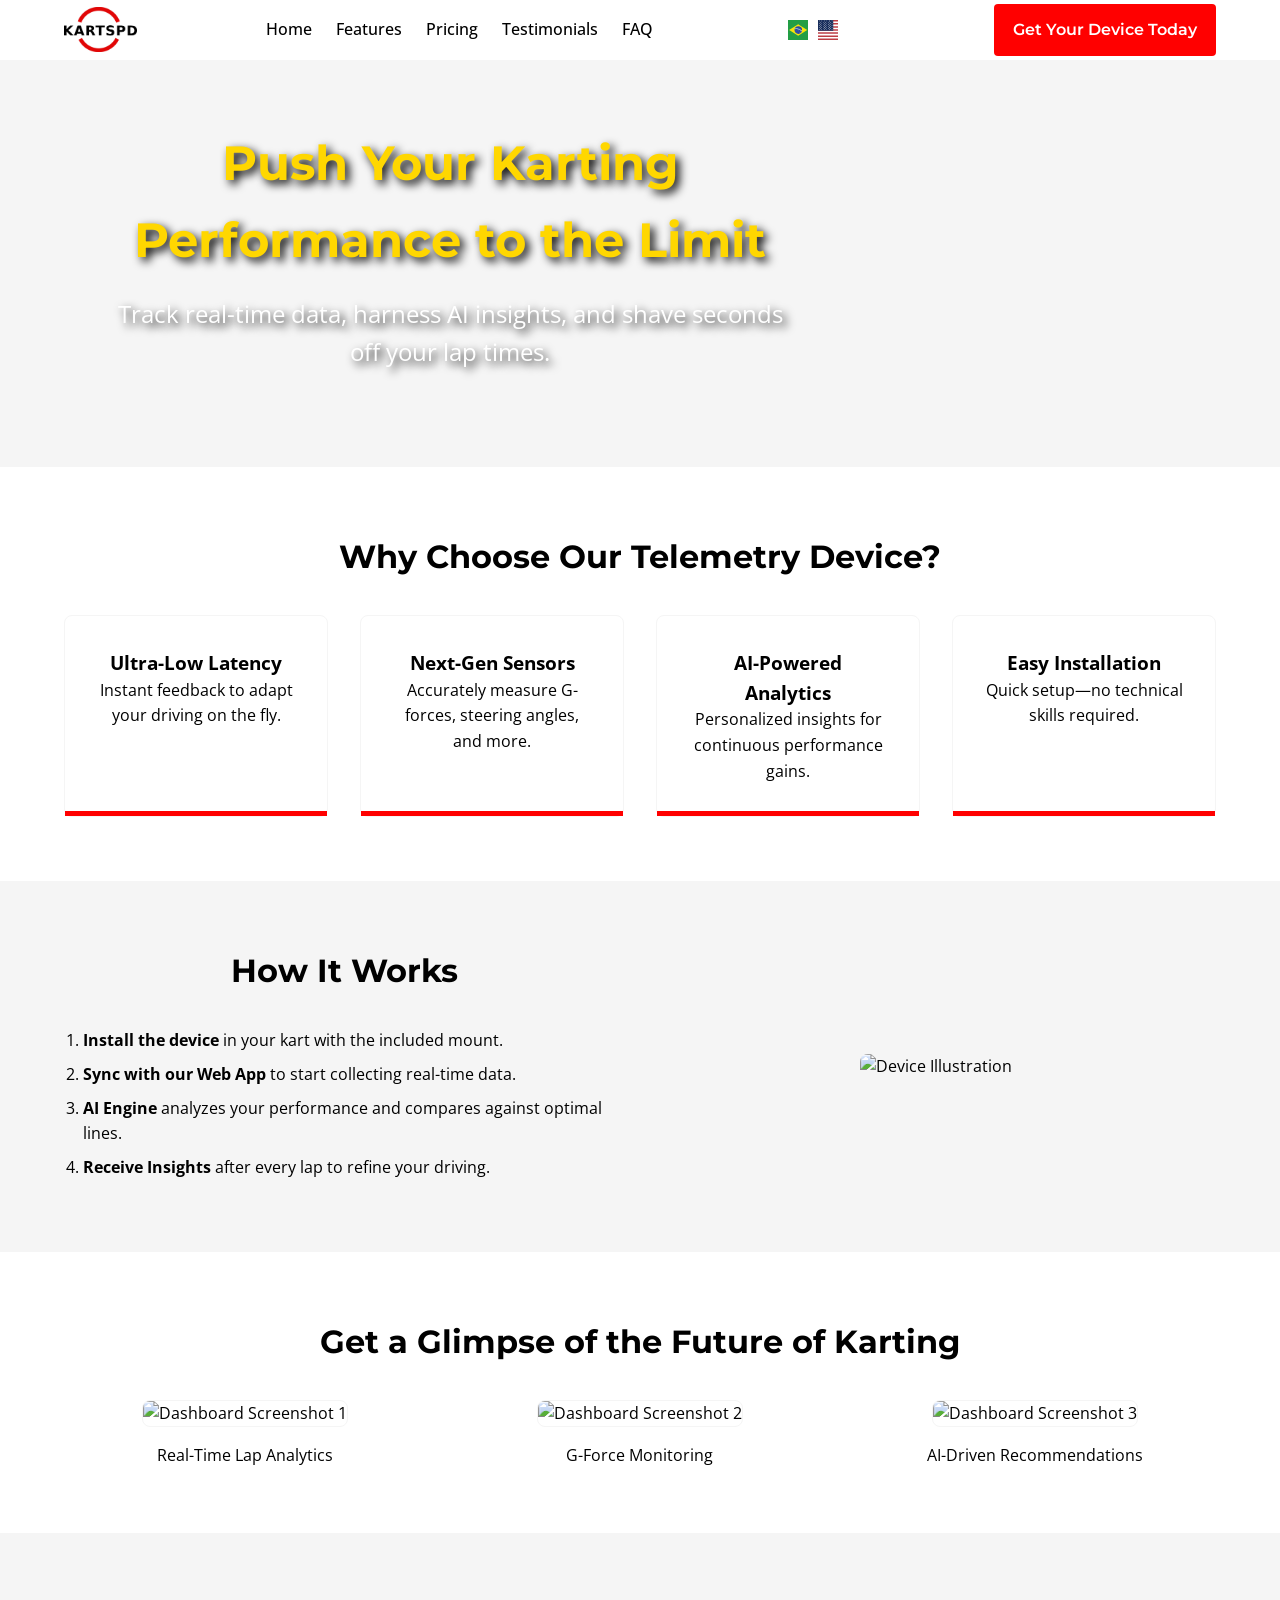
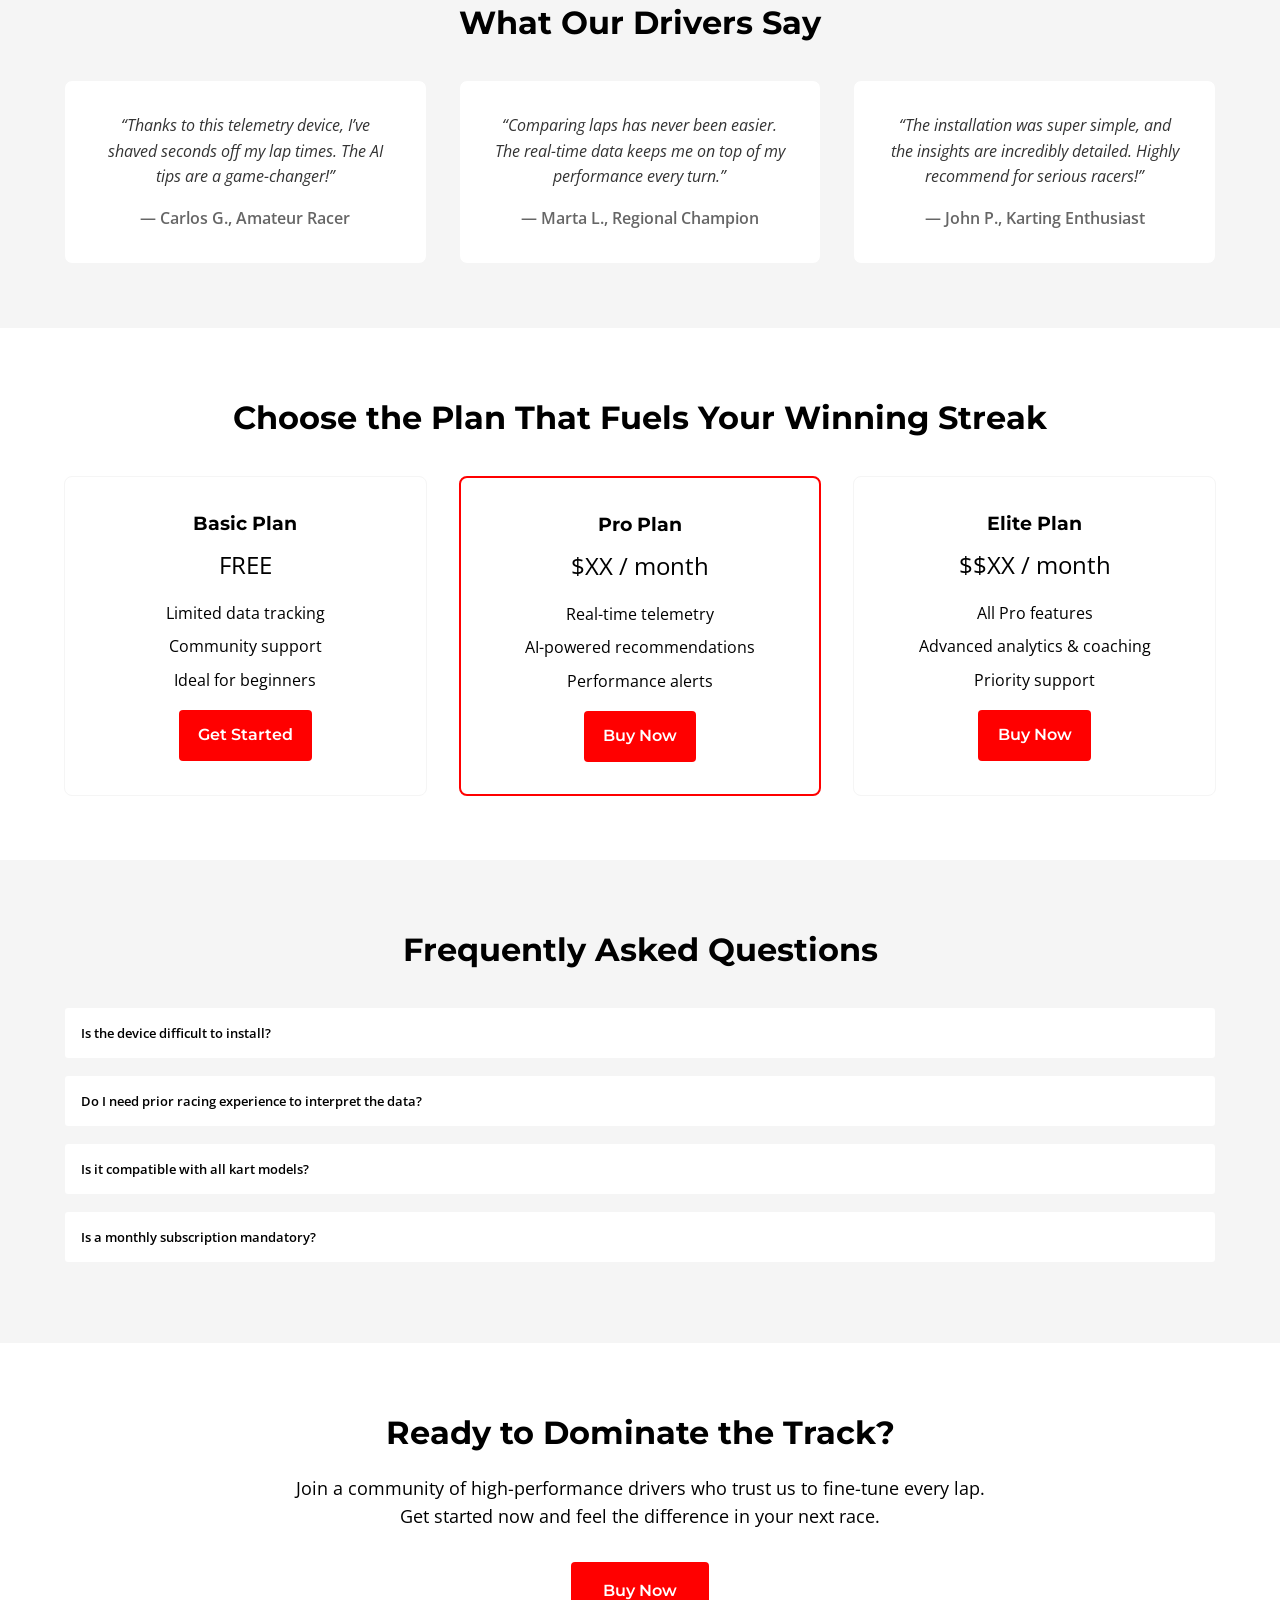
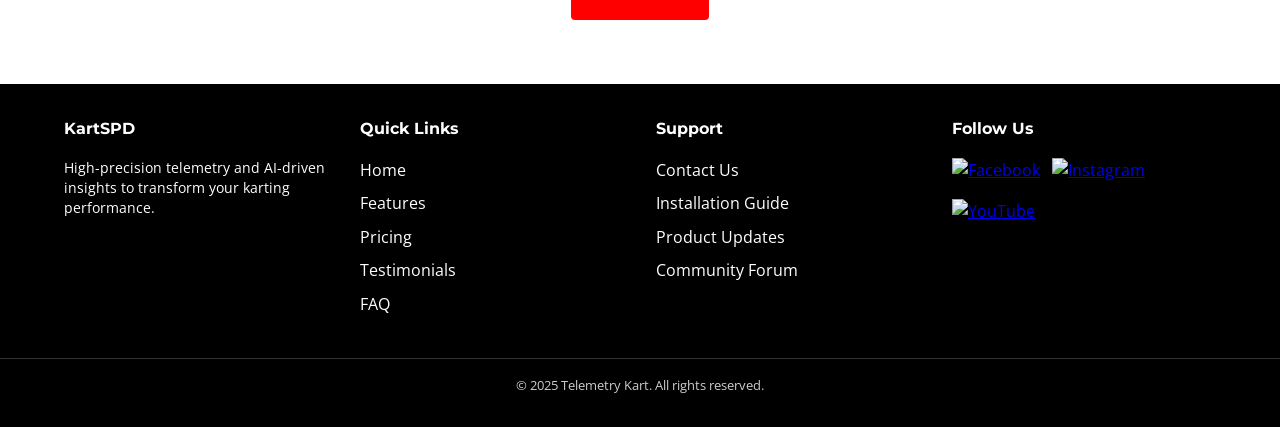
==== commit fcb2c9e9: "Mudanca no texto e cores" ====
--- a/index.html
+++ b/index.html
@@ -309,13 +309,13 @@
         navPricing: "Preços",
         navTestimonials: "Depoimentos",
         navFaq: "Perguntas Frequentes",
-        heroTitle: "Seu potencial no kart, elevado ao máximo.",
+        heroTitle: "Seu potencial no kart, elevado ao limite.",
         heroSubtitle: "Acompanhe dados de telemetria, aproveite insights de IA e otimize o seu tempo de volta como nunca antes.",
         heroButton: "Adquira já",
-        featuresTitle: "Por que escolher nosso dispositivo de telemetria?",
-        feature1Title: "Latência Ultra Baixa",
-        feature1Desc: "Feedback instantâneo para adaptar sua condução rapidamente.",
-        feature2Title: "Sensores de Próxima Geração",
+        featuresTitle: "Por que escolher KartSPD?",
+        feature1Title: "Feito para o Kart",
+        feature1Desc: "Dedicado para uso no kartismo, com características específicas.",
+        feature2Title: "Sensores de Última Geração",
         feature2Desc: "Meça com precisão forças G, ângulos de direção e muito mais.",
         feature3Title: "Análise com IA",
         feature3Desc: "Insights personalizados para ganhos contínuos de desempenho.",
--- a/styles.css
+++ b/styles.css
@@ -111,13 +111,13 @@
   background: var(--light-gray);
   position: relative;
   padding: 4rem 0;
-  text-align: left;
+  text-align: center;
   overflow: hidden; /* Ensures the video doesn't overflow the container */
 }
 
 .hero-video {
   position: absolute;
-  filter:blur(5px);
+  filter:blur(0px) brightness(0.7);
   top: 0;
   left: 0;
   width: 100%;
@@ -130,6 +130,7 @@
   position: relative; /* Ensures content is above the video */
   max-width: 700px;
   margin: 0 auto;
+  margin-left: 100px;
   z-index: 1;
 }
 
@@ -137,15 +138,15 @@
   font-family: var(--heading-font);
   font-size: 3rem;
   margin-bottom: 1rem;
-  color: white;
-  text-shadow: 2px 2px 5px rgba(0, 0, 0, 1); /* Adds a shadow for better visibility */
+  color: #FFD700;
+  text-shadow: 4px 4px 10px rgba(0, 0, 0, 1); /* Adds a shadow for better visibility */
 }
 
 .hero p {
   font-size: 1.5rem;
   margin-bottom: 2rem;
   color: white;
-  text-shadow: 2px 2px 5px rgba(0, 0, 0, 1); /* Adds a shadow for better visibility */
+  text-shadow: 4px 4px 10px rgba(0, 0, 0, 1); /* Adds a shadow for better visibility */
 
 }
 
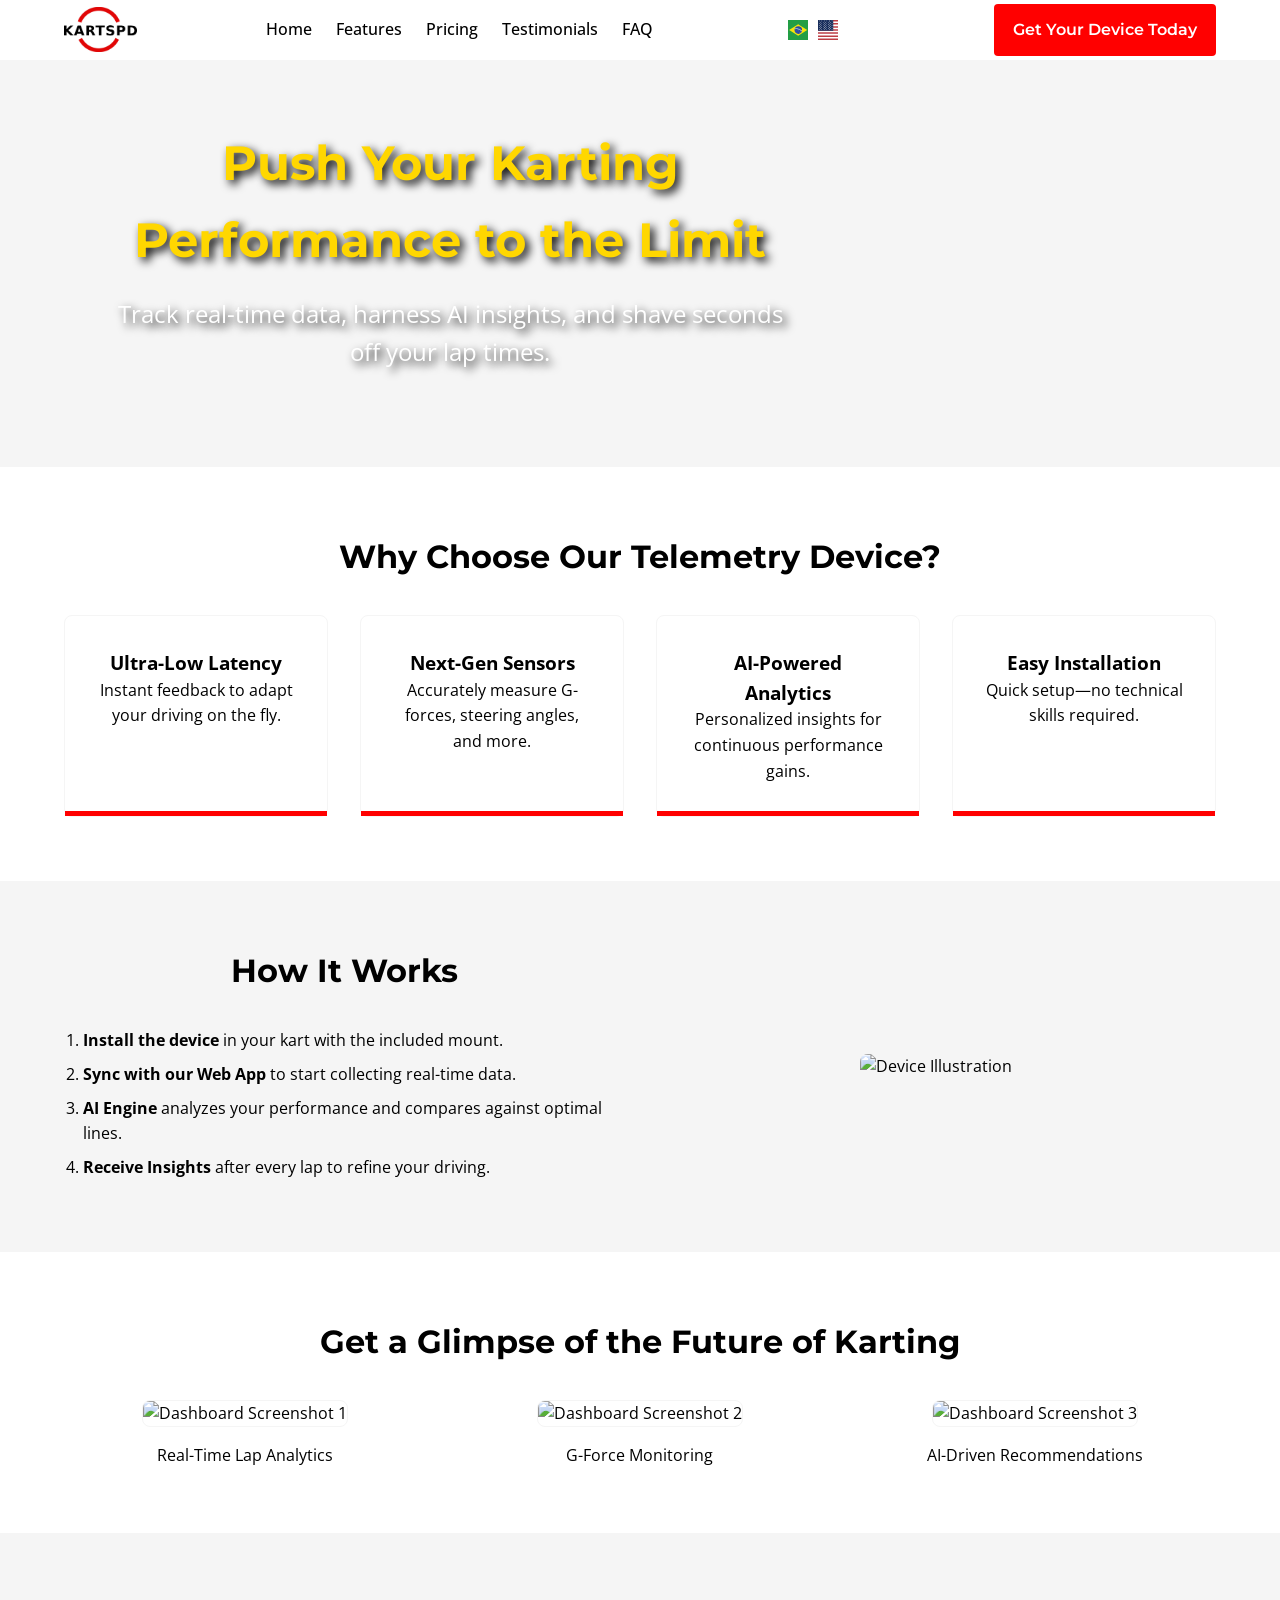
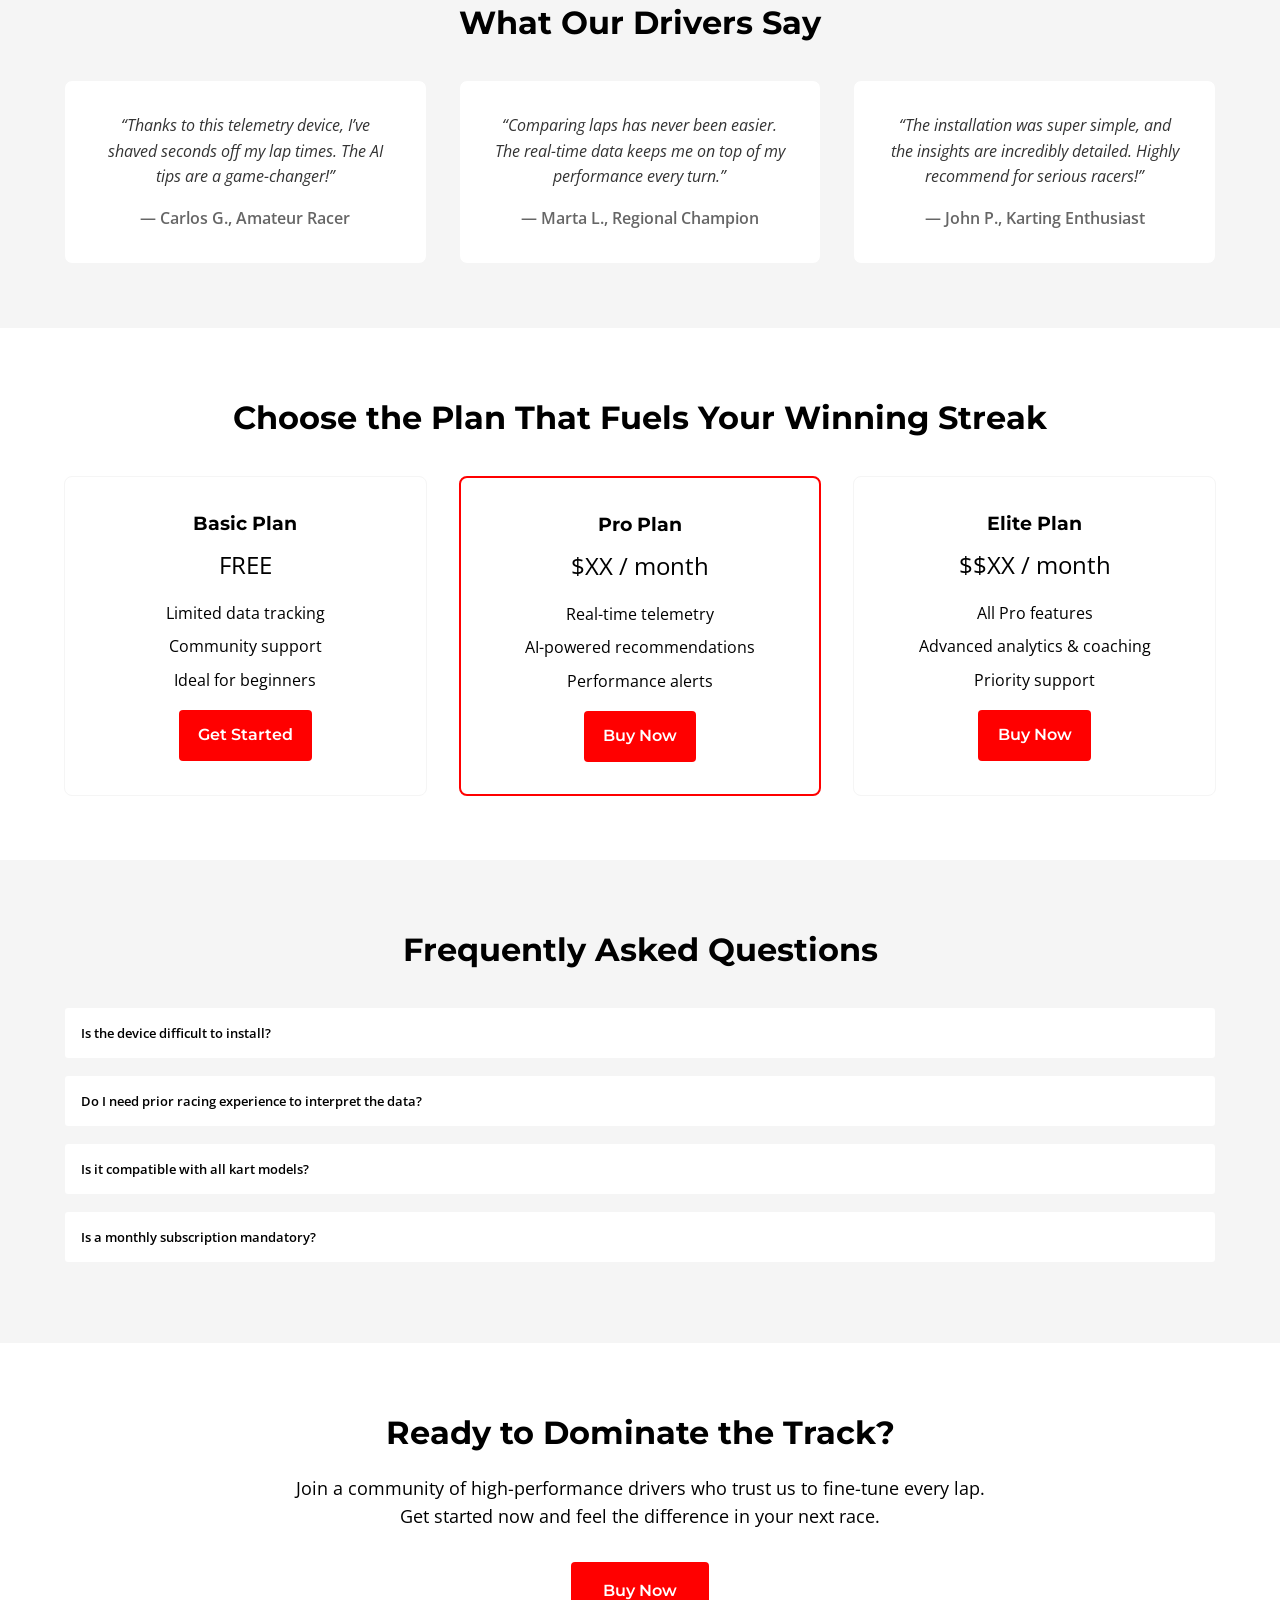
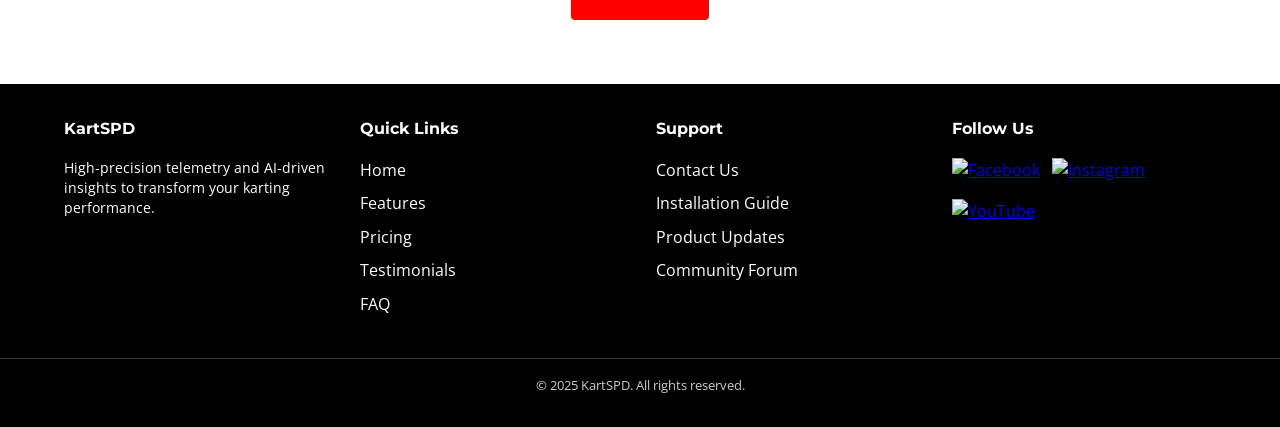
==== commit d1893a0f: "Modificacoes esteticas" ====
--- a/index.html
+++ b/index.html
@@ -263,7 +263,7 @@
       </div>
     </div>
     <div class="footer-bottom">
-      <p>© 2025 Telemetry Kart. All rights reserved.</p>
+      <p>© 2025 KartSPD. All rights reserved.</p>
     </div>
   </footer>
 
@@ -309,7 +309,7 @@
         navPricing: "Preços",
         navTestimonials: "Depoimentos",
         navFaq: "Perguntas Frequentes",
-        heroTitle: "Seu potencial no kart, elevado ao limite.",
+        heroTitle: "Seu potencial no kart, elevado ao máximo.",
         heroSubtitle: "Acompanhe dados de telemetria, aproveite insights de IA e otimize o seu tempo de volta como nunca antes.",
         heroButton: "Adquira já",
         featuresTitle: "Por que escolher KartSPD?",
--- a/styles.css
+++ b/styles.css
@@ -117,7 +117,7 @@
 
 .hero-video {
   position: absolute;
-  filter:blur(0px) brightness(0.7);
+  filter:blur(1px) brightness(0.7);
   top: 0;
   left: 0;
   width: 100%;
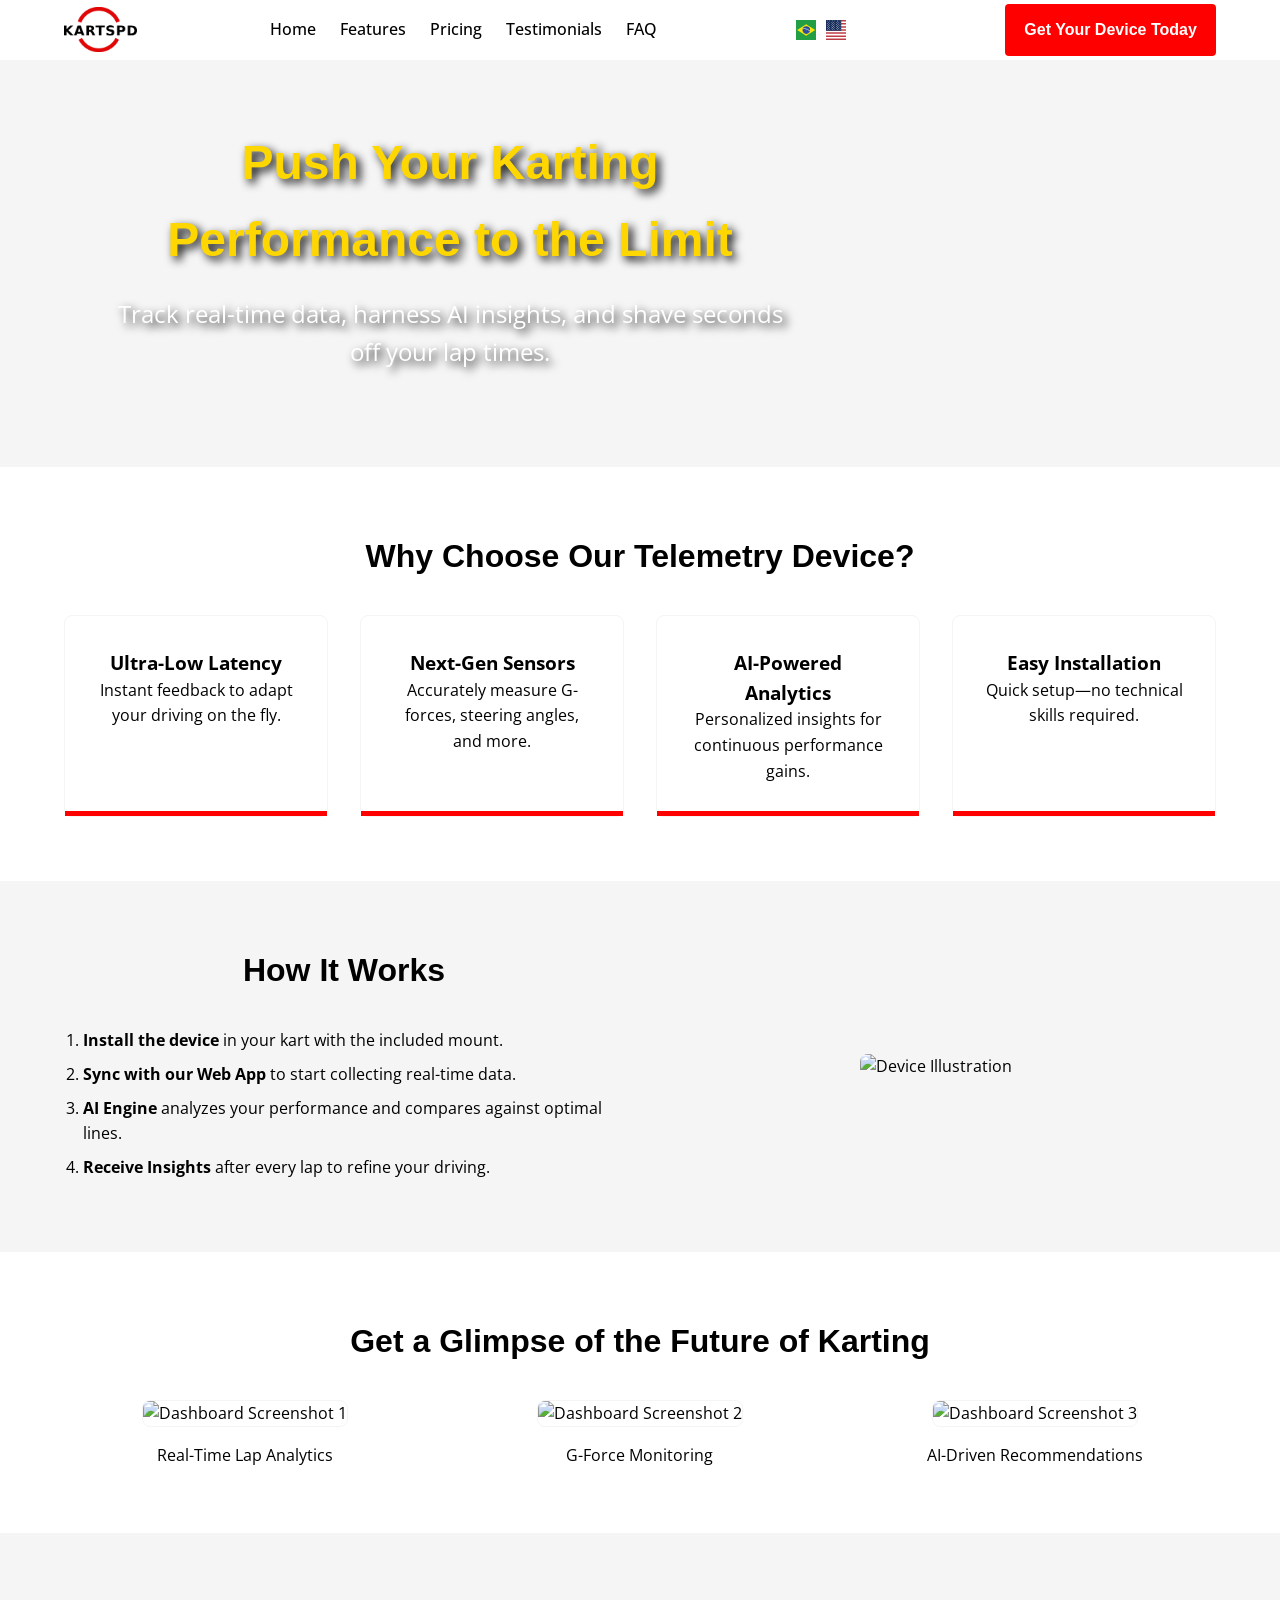
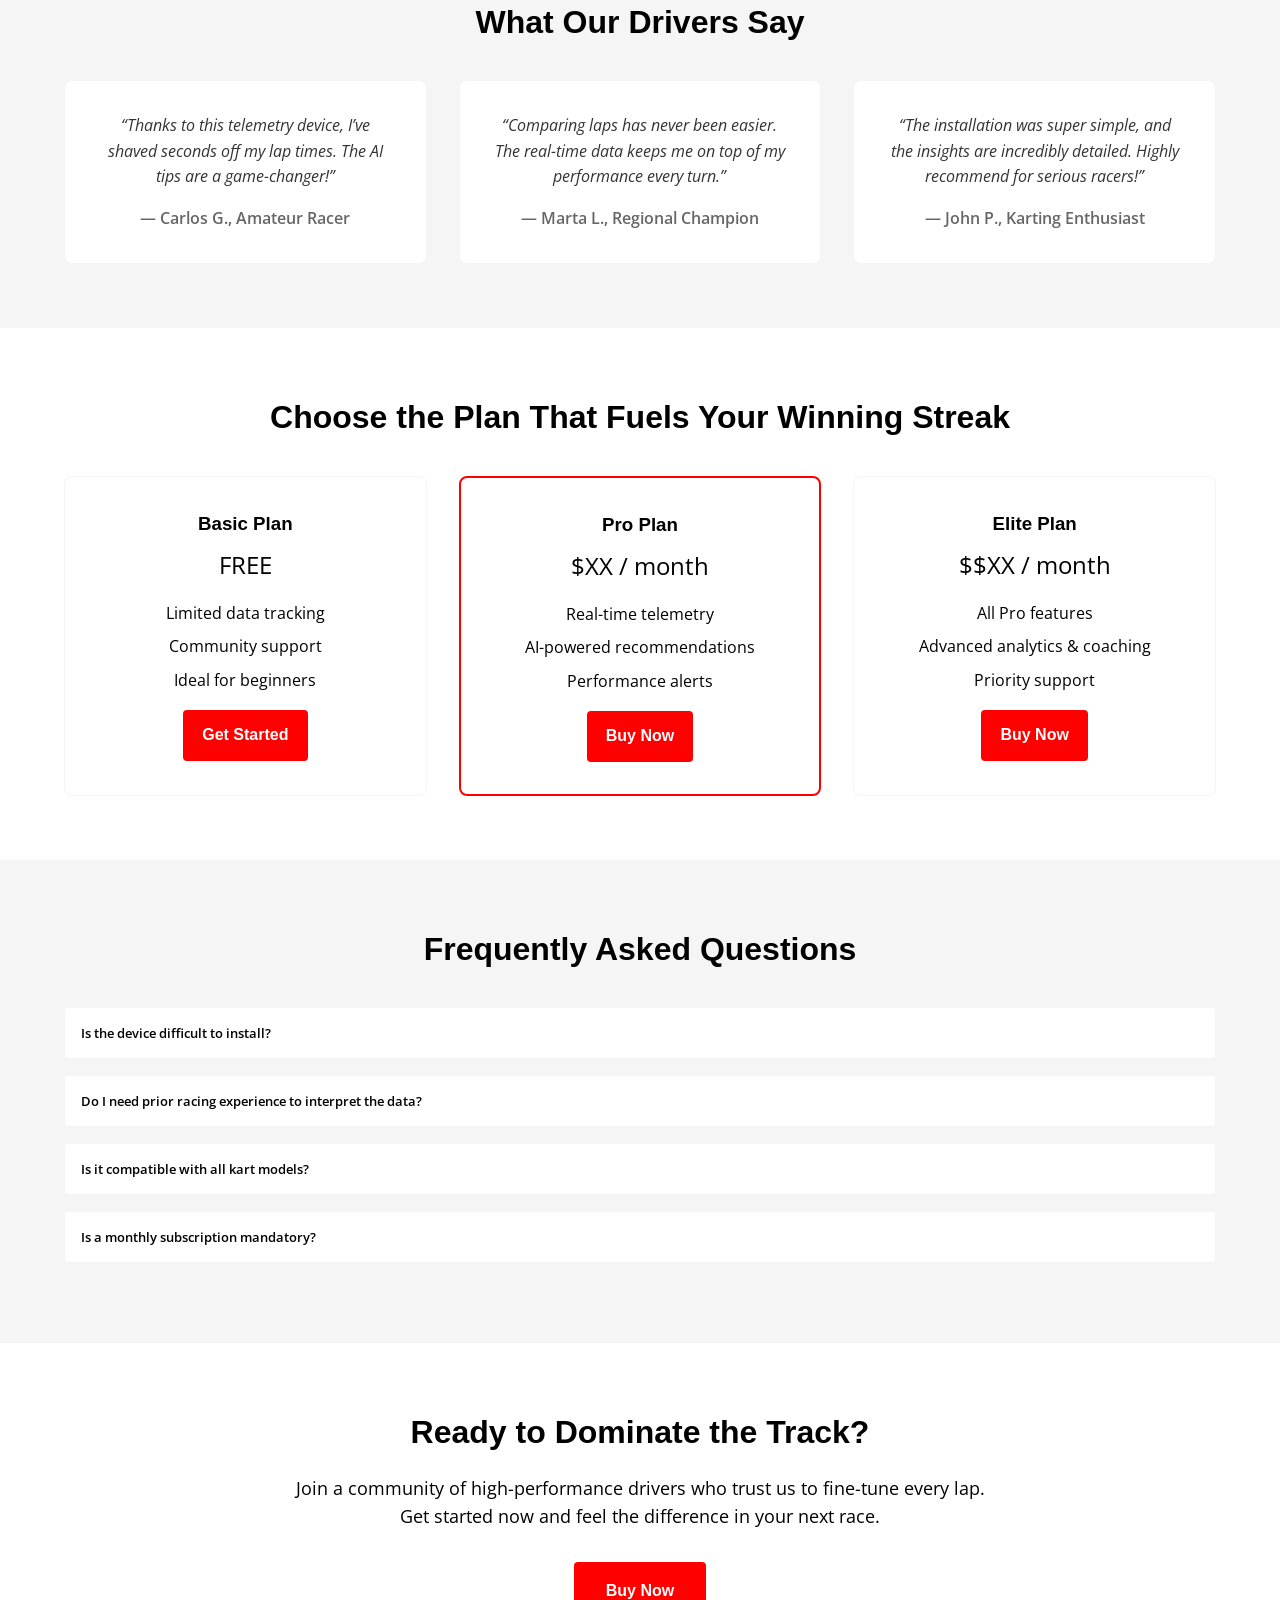
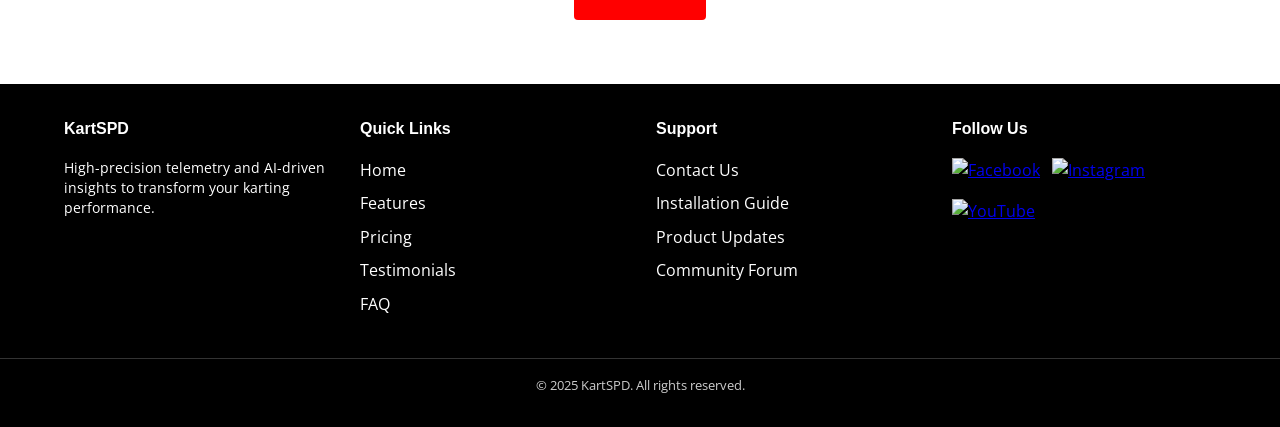
==== commit 67be7f69: "Fontes." ====
--- a/index.html
+++ b/index.html
@@ -11,7 +11,7 @@
   <link rel="preconnect" href="https://fonts.googleapis.com"/>
   <link rel="preconnect" href="https://fonts.gstatic.com" crossorigin/>
   <link 
-    href="https://fonts.googleapis.com/css2?family=Montserrat:wght@600;700&family=Open+Sans:wght@400;500&display=swap" 
+    href="https://fonts.googleapis.com/css2?family=Roboto:wght@600;700&family=Open+Sans:wght@400;500&display=swap" 
     rel="stylesheet"
   />
 </head>
--- a/styles.css
+++ b/styles.css
@@ -117,7 +117,7 @@
 
 .hero-video {
   position: absolute;
-  filter:blur(1px) brightness(0.7);
+  filter:blur(0px) brightness(0.8);
   top: 0;
   left: 0;
   width: 100%;
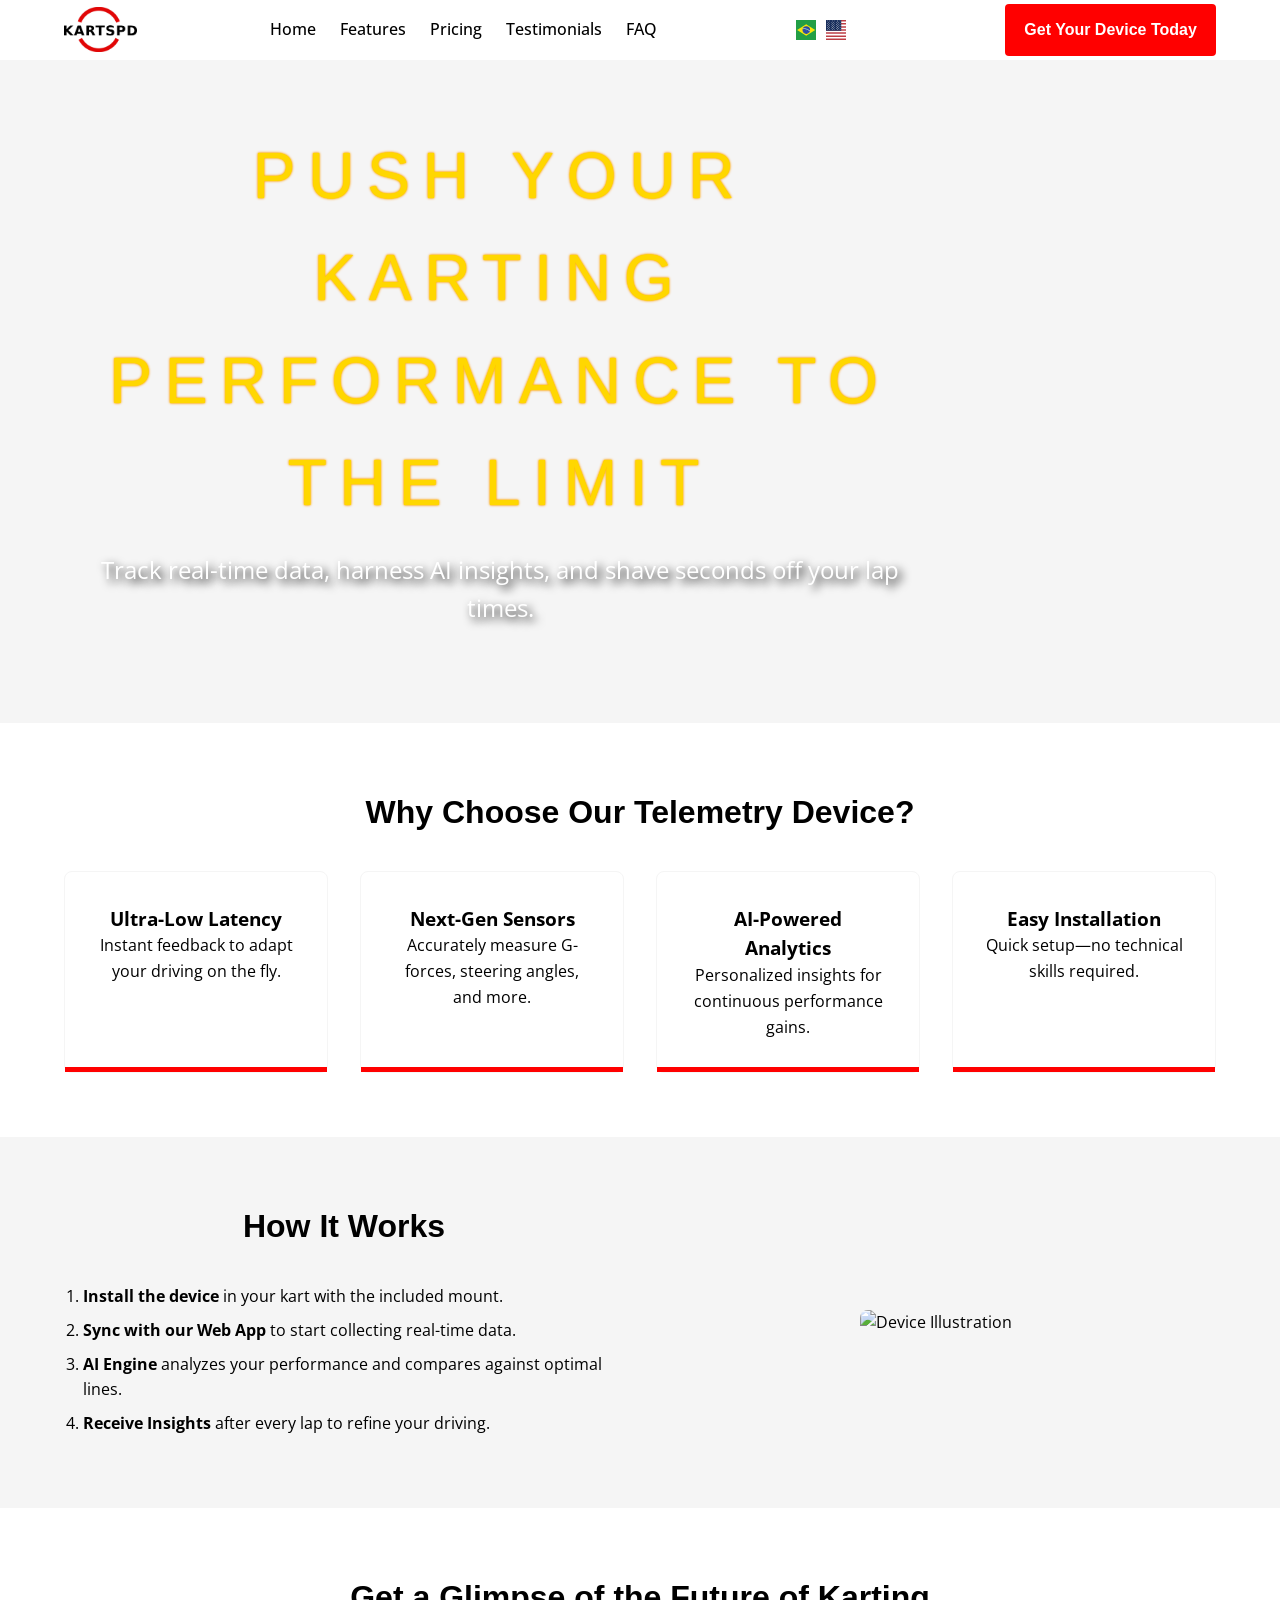
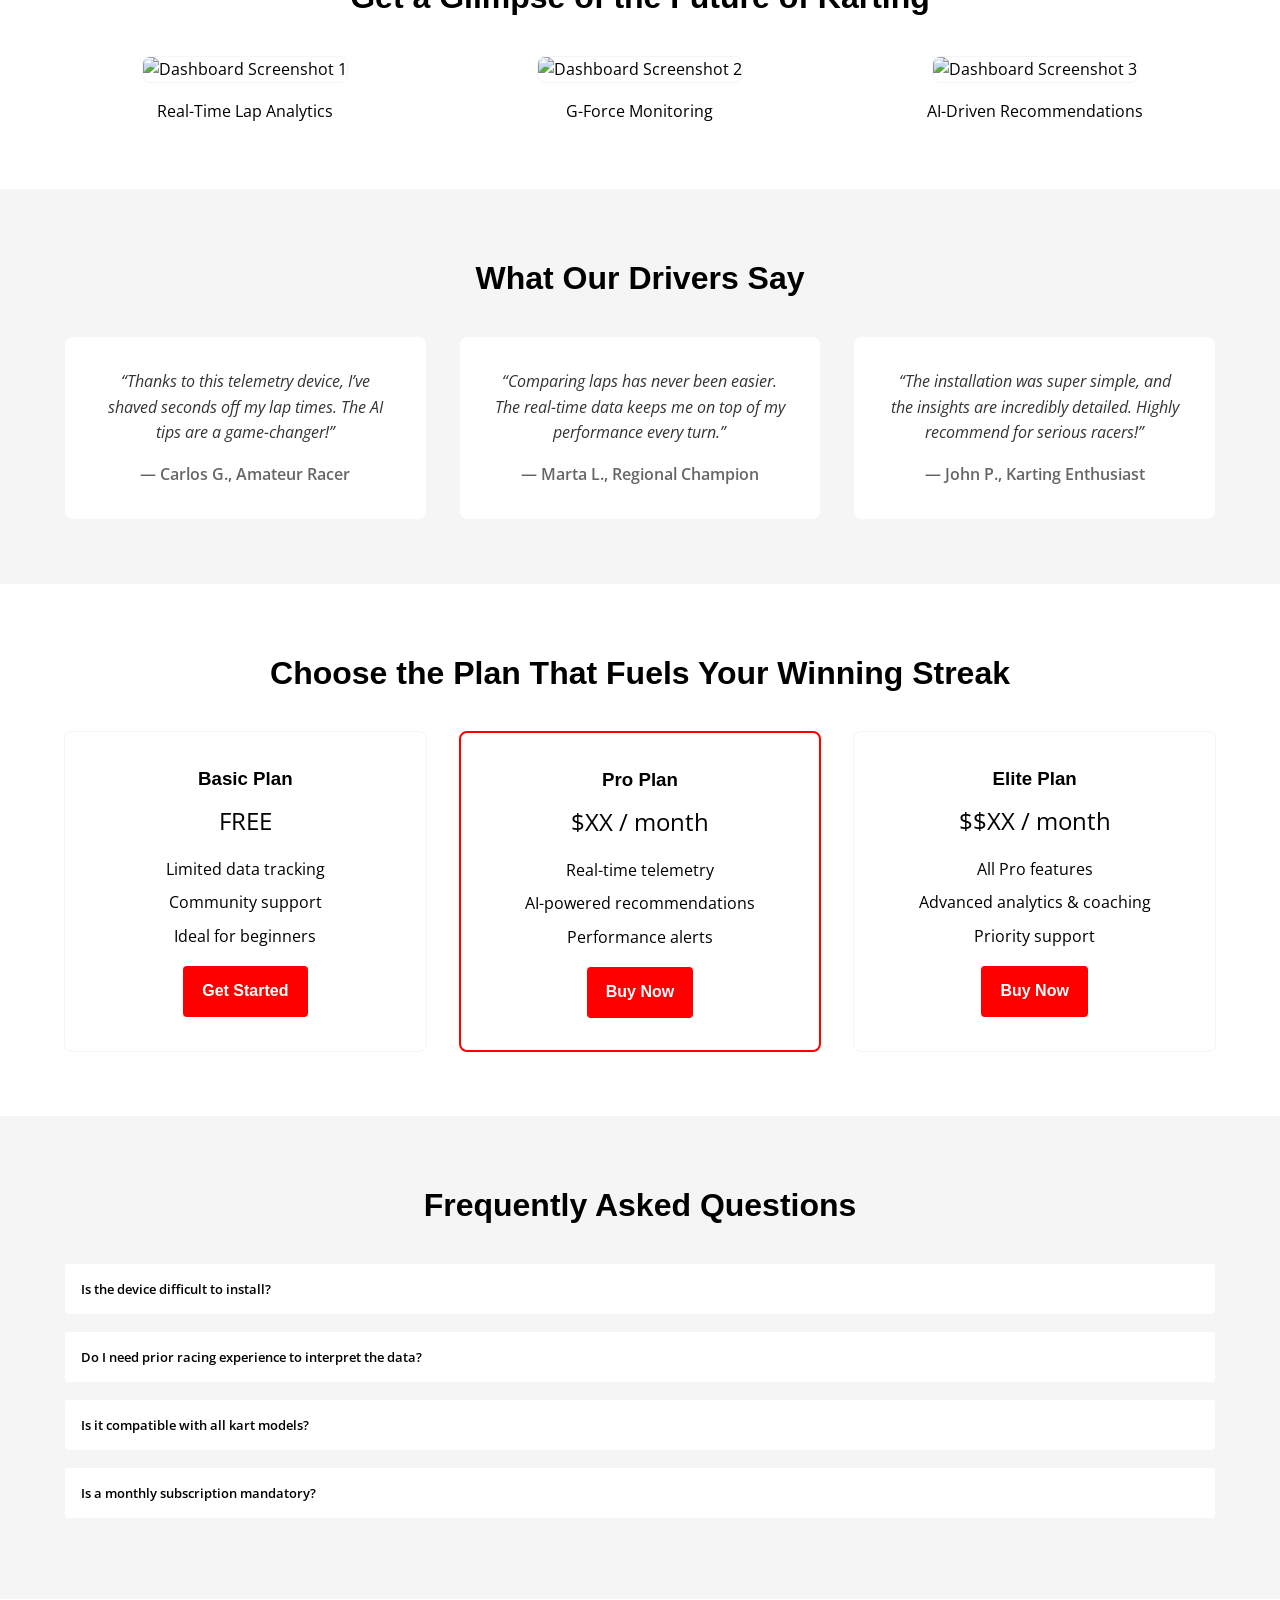
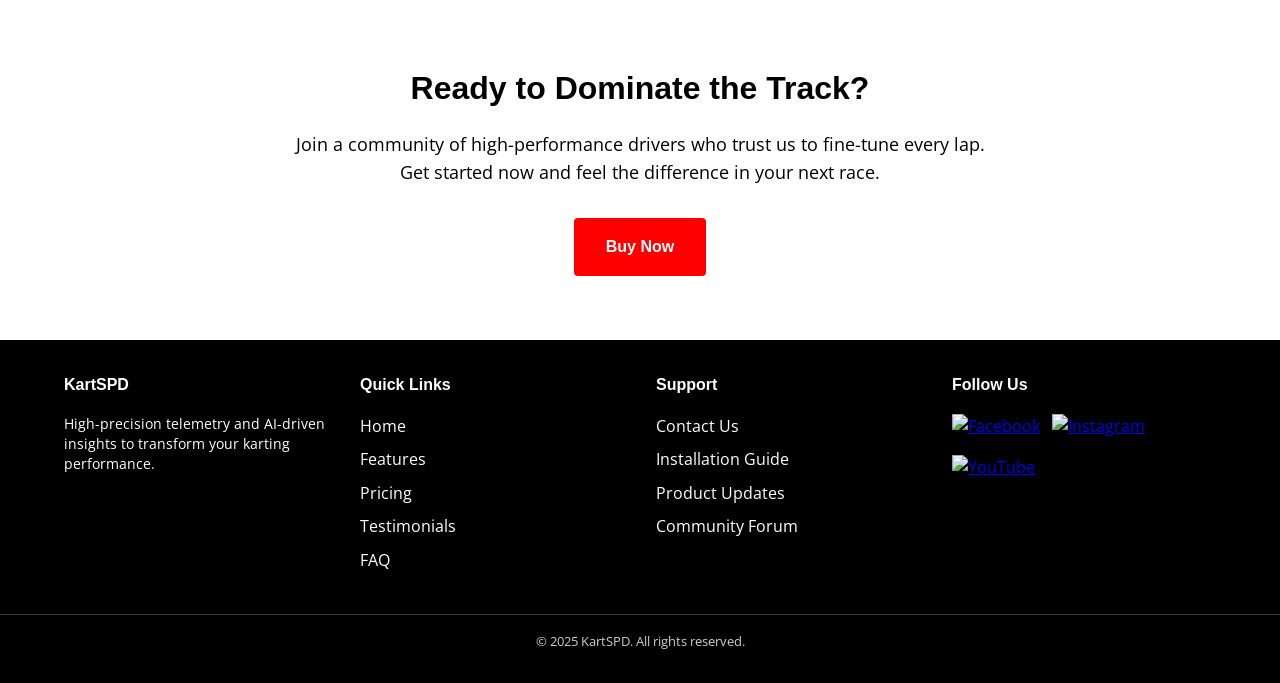
==== commit 7ccef4de: "Estetico" ====
--- a/index.html
+++ b/index.html
@@ -309,8 +309,8 @@
         navPricing: "Preços",
         navTestimonials: "Depoimentos",
         navFaq: "Perguntas Frequentes",
-        heroTitle: "Seu potencial no kart, elevado ao máximo.",
-        heroSubtitle: "Acompanhe dados de telemetria, aproveite insights de IA e otimize o seu tempo de volta como nunca antes.",
+        heroTitle: "Eleve-se ao limite máximo.",
+        heroSubtitle: "Acompanhe dados de telemetria, aproveite insights de IA e otimize o seu tempo de volta.",
         heroButton: "Adquira já",
         featuresTitle: "Por que escolher KartSPD?",
         feature1Title: "Feito para o Kart",
--- a/styles.css
+++ b/styles.css
@@ -117,7 +117,7 @@
 
 .hero-video {
   position: absolute;
-  filter:blur(0px) brightness(0.8);
+  filter:blur(0px) brightness(1.0);
   top: 0;
   left: 0;
   width: 100%;
@@ -128,18 +128,32 @@
 
 .hero-content {
   position: relative; /* Ensures content is above the video */
-  max-width: 700px;
+  max-width: 800px;
   margin: 0 auto;
   margin-left: 100px;
   z-index: 1;
 }
 
 .hero h1 {
-  font-family: var(--heading-font);
-  font-size: 3rem;
-  margin-bottom: 1rem;
-  color: #FFD700;
-  text-shadow: 4px 4px 10px rgba(0, 0, 0, 1); /* Adds a shadow for better visibility */
+  font-family: 'Orbitron', sans-serif; /* Fonte geométrica e futurista */
+  font-size: 4rem; /* Tamanho impactante */
+  font-weight: 500; /* Negrito para destaque */
+  margin-bottom: 1rem; /* Espaço equilibrado */
+  color: #FFD700; /* Ouro como cor principal */
+  text-transform: uppercase; /* Letras maiúsculas para impacto */
+  letter-spacing: 0.2em; /* Espaçamento maior para um ar futurista */
+  text-shadow: 0 0 1px #FFD700, 0 0 2px #FFB400, 0 0 3px #FF8C00; /* Brilho dourado */
+  animation: glow 8s infinite alternate; /* Animação de brilho */
+}
+
+/* Animação para o efeito neon dourado */
+@keyframes glow {
+  from {
+    text-shadow: 0 0 5px #FFD700, 0 0 10px #FFB400, 0 0 15px #FF8C00;
+  }
+  to {
+    text-shadow: 0 0 15px #FFD700, 0 0 20px #FFDA00, 0 0 25px #FFB400;
+  }
 }
 
 .hero p {
